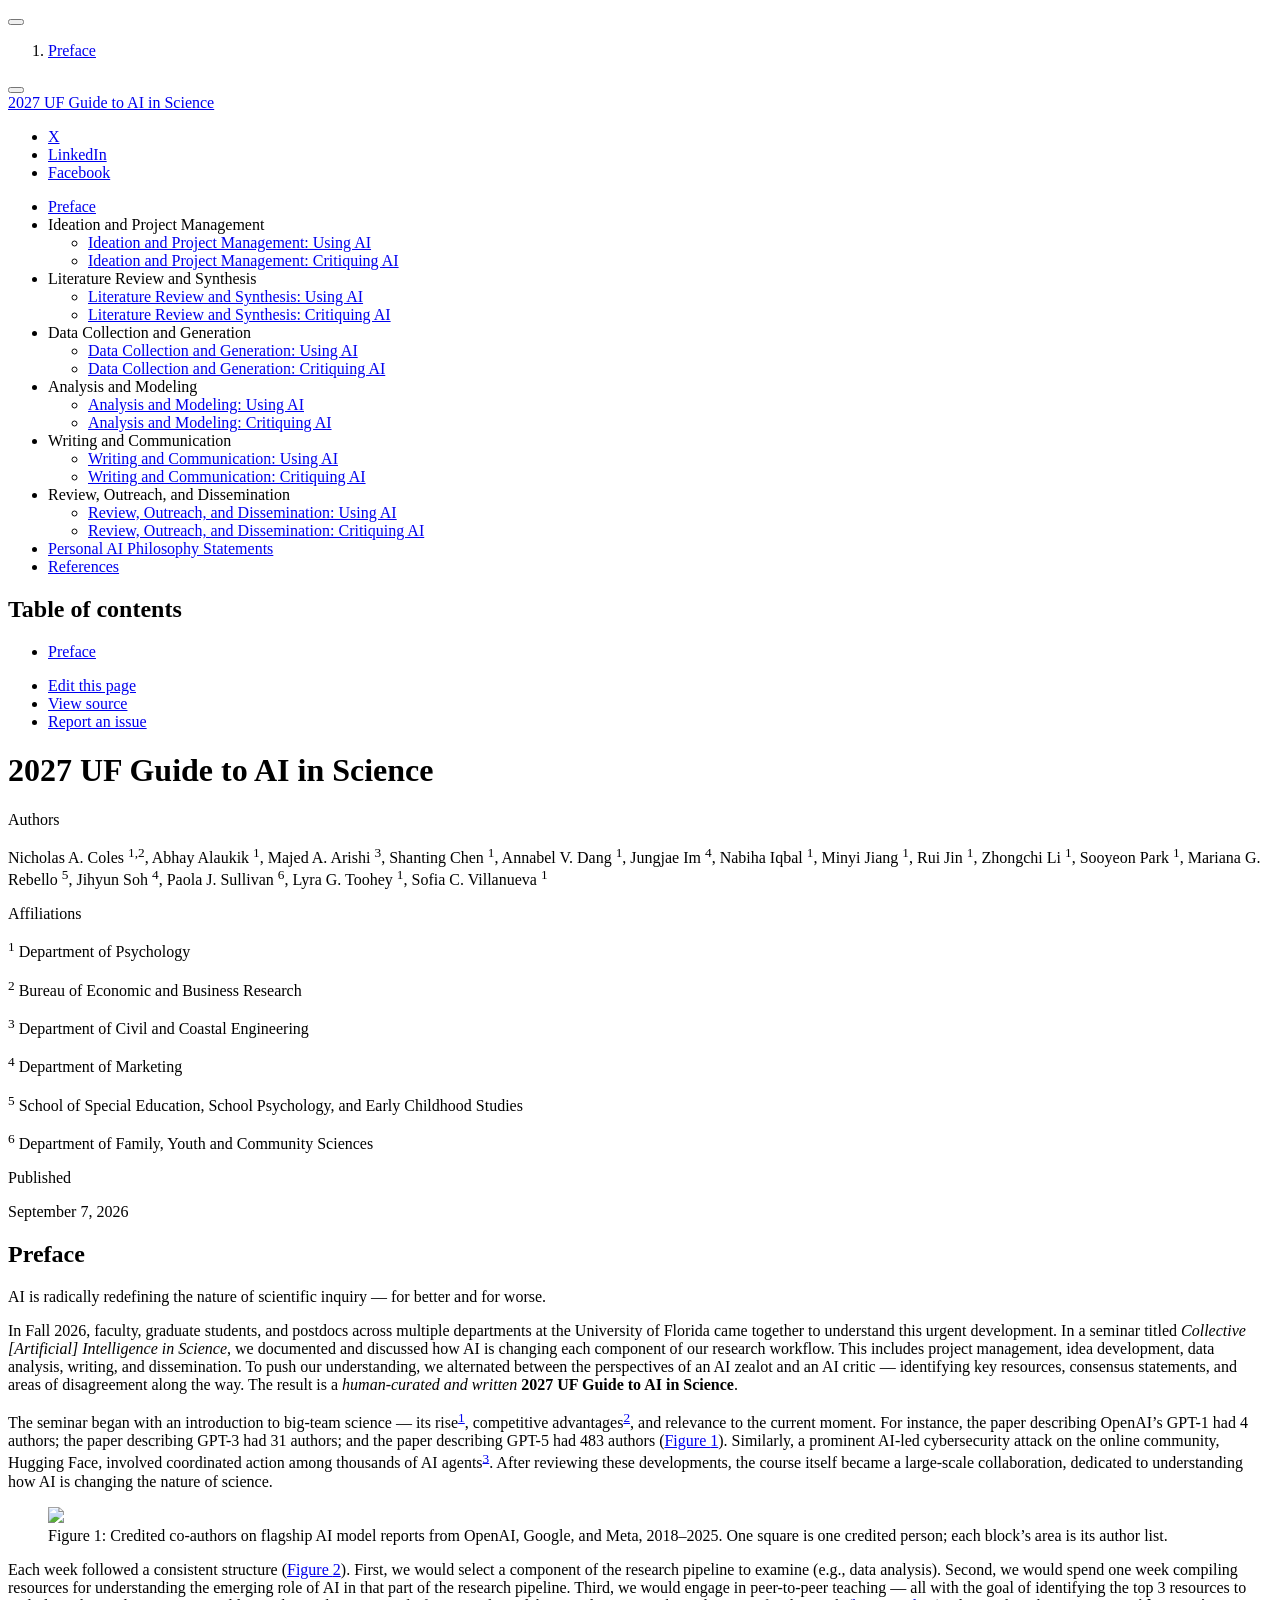
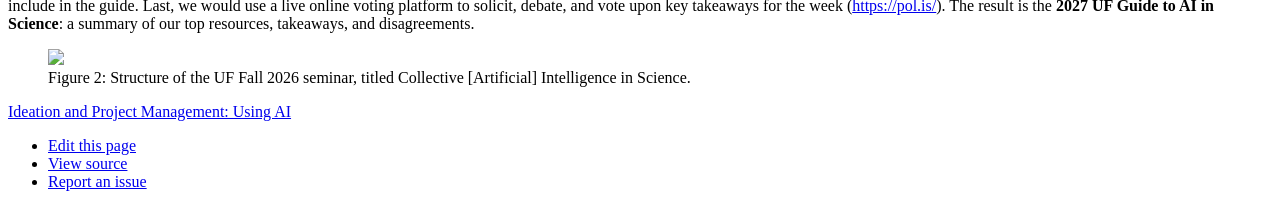
==== index.html @ 093040c3 "Built site for gh-pages" ====
<!DOCTYPE html>
<html xmlns="http://www.w3.org/1999/xhtml" lang="en" xml:lang="en"><head>

<meta charset="utf-8">
<meta name="generator" content="quarto-1.9.36">

<meta name="viewport" content="width=device-width, initial-scale=1.0, user-scalable=yes">

<meta name="author" content="Nicholas A. Coles">
<meta name="author" content="Abhay Alaukik">
<meta name="author" content="Majed A. Arishi">
<meta name="author" content="Shanting Chen">
<meta name="author" content="Annabel V. Dang">
<meta name="author" content="Jungjae Im">
<meta name="author" content="Nabiha Iqbal">
<meta name="author" content="Minyi Jiang">
<meta name="author" content="Rui Jin">
<meta name="author" content="Zhongchi Li">
<meta name="author" content="Sooyeon Park">
<meta name="author" content="Mariana G. Rebello">
<meta name="author" content="Jihyun Soh">
<meta name="author" content="Paola J. Sullivan">
<meta name="author" content="Lyra G. Toohey">
<meta name="author" content="Sofia C. Villanueva">
<meta name="dcterms.date" content="2026-09-07">

<title>2027 UF Guide to AI in Science</title>
<style>
/* Default styles provided by pandoc.
** See https://pandoc.org/MANUAL.html#variables-for-html for config info.
*/
code{white-space: pre-wrap;}
span.smallcaps{font-variant: small-caps;}
div.columns{display: flex; gap: min(4vw, 1.5em);}
div.column{flex: auto; overflow-x: auto;}
div.hanging-indent{margin-left: 1.5em; text-indent: -1.5em;}
ul.task-list{list-style: none;}
ul.task-list li input[type="checkbox"] {
  width: 0.8em;
  margin: 0 0.8em 0.2em -1em; /* quarto-specific, see https://github.com/quarto-dev/quarto-cli/issues/4556 */ 
  vertical-align: middle;
}
/* CSS for citations */
div.csl-bib-body { }
div.csl-entry {
  clear: both;
  margin-bottom: 0em;
}
.hanging-indent div.csl-entry {
  margin-left:2em;
  text-indent:-2em;
}
div.csl-left-margin {
  min-width:2em;
  float:left;
}
div.csl-right-inline {
  margin-left:2em;
  padding-left:1em;
}
div.csl-indent {
  margin-left: 2em;
}</style>


<script src="site_libs/quarto-nav/quarto-nav.js"></script>
<script src="site_libs/quarto-nav/headroom.min.js"></script>
<script src="site_libs/clipboard/clipboard.min.js"></script>
<script src="site_libs/quarto-search/autocomplete.umd.js"></script>
<script src="site_libs/quarto-search/fuse.min.js"></script>
<script src="site_libs/quarto-search/quarto-search.js"></script>
<meta name="quarto:offset" content="./">
<link href="./weeks/02-project-management-using.html" rel="next">
<script src="site_libs/quarto-html/quarto.js" type="module"></script>
<script src="site_libs/quarto-html/tabsets/tabsets.js" type="module"></script>
<script src="site_libs/quarto-html/popper.min.js"></script>
<script src="site_libs/quarto-html/tippy.umd.min.js"></script>
<script src="site_libs/quarto-html/anchor.min.js"></script>
<link href="site_libs/quarto-html/tippy.css" rel="stylesheet">
<link href="site_libs/quarto-html/quarto-syntax-highlighting-845c23b38eaddc0f92fda52bfe77a8c8.css" rel="stylesheet" id="quarto-text-highlighting-styles">
<script src="site_libs/bootstrap/bootstrap.min.js"></script>
<link href="site_libs/bootstrap/bootstrap-icons.css" rel="stylesheet">
<link href="site_libs/bootstrap/bootstrap-5b287338ae18b3fec14dd94babd9752f.min.css" rel="stylesheet" append-hash="true" id="quarto-bootstrap" data-mode="light">
<script id="quarto-search-options" type="application/json">{
  "location": "sidebar",
  "copy-button": false,
  "collapse-after": 3,
  "panel-placement": "start",
  "type": "textbox",
  "limit": 50,
  "keyboard-shortcut": [
    "f",
    "/",
    "s"
  ],
  "show-item-context": false,
  "language": {
    "search-no-results-text": "No results",
    "search-matching-documents-text": "matching documents",
    "search-copy-link-title": "Copy link to search",
    "search-hide-matches-text": "Hide additional matches",
    "search-more-match-text": "more match in this document",
    "search-more-matches-text": "more matches in this document",
    "search-clear-button-title": "Clear",
    "search-text-placeholder": "",
    "search-detached-cancel-button-title": "Cancel",
    "search-submit-button-title": "Submit",
    "search-label": "Search"
  }
}</script>


</head>

<body class="nav-sidebar floating quarto-light">

<div id="quarto-search-results"></div>
  <header id="quarto-header" class="headroom fixed-top">
  <nav class="quarto-secondary-nav">
    <div class="container-fluid d-flex">
      <button type="button" class="quarto-btn-toggle btn" data-bs-toggle="collapse" role="button" data-bs-target=".quarto-sidebar-collapse-item" aria-controls="quarto-sidebar" aria-expanded="false" aria-label="Toggle sidebar navigation" onclick="if (window.quartoToggleHeadroom) { window.quartoToggleHeadroom(); }">
        <i class="bi bi-layout-text-sidebar-reverse"></i>
      </button>
        <nav class="quarto-page-breadcrumbs" aria-label="breadcrumb"><ol class="breadcrumb"><li class="breadcrumb-item"><a href="./index.html">Preface</a></li></ol></nav>
        <a class="flex-grow-1" role="navigation" data-bs-toggle="collapse" data-bs-target=".quarto-sidebar-collapse-item" aria-controls="quarto-sidebar" aria-expanded="false" aria-label="Toggle sidebar navigation" onclick="if (window.quartoToggleHeadroom) { window.quartoToggleHeadroom(); }">      
        </a>
      <button type="button" class="btn quarto-search-button" aria-label="Search" onclick="window.quartoOpenSearch();">
        <i class="bi bi-search"></i>
      </button>
    </div>
  </nav>
</header>
<!-- content -->
<div id="quarto-content" class="quarto-container page-columns page-rows-contents page-layout-article">
<!-- sidebar -->
  <nav id="quarto-sidebar" class="sidebar collapse collapse-horizontal quarto-sidebar-collapse-item sidebar-navigation floating overflow-auto">
    <div class="pt-lg-2 mt-2 text-left sidebar-header">
    <div class="sidebar-title mb-0 py-0">
      <a href="./">2027 UF Guide to AI in Science</a> 
        <div class="sidebar-tools-main tools-wide">
    <a href="https://github.com/Social-Science-Collaboratory/AI_in_science_2027" title="Source Code" class="quarto-navigation-tool px-1" aria-label="Source Code"><i class="bi bi-github"></i></a>
    <a href="./2027-UF-Guide-to-AI-in-Science.pdf" title="Download PDF" class="quarto-navigation-tool px-1" aria-label="Download PDF"><i class="bi bi-file-pdf"></i></a>
    <div class="dropdown">
      <a href="" title="Share" id="quarto-navigation-tool-dropdown-0" class="quarto-navigation-tool dropdown-toggle px-1" data-bs-toggle="dropdown" aria-expanded="false" role="link" aria-label="Share"><i class="bi bi-share"></i></a>
      <ul class="dropdown-menu" aria-labelledby="quarto-navigation-tool-dropdown-0">
          <li>
            <a class="dropdown-item sidebar-tools-main-item" href="https://twitter.com/intent/tweet?url=|url|">
              <i class="bi bi-twitter pe-1"></i>
            Twitter
            </a>
          </li>
          <li>
            <a class="dropdown-item sidebar-tools-main-item" href="https://www.linkedin.com/sharing/share-offsite/?url=|url|">
              <i class="bi bi-linkedin pe-1"></i>
            LinkedIn
            </a>
          </li>
          <li>
            <a class="dropdown-item sidebar-tools-main-item" href="https://www.facebook.com/sharer/sharer.php?u=|url|">
              <i class="bi bi-facebook pe-1"></i>
            Facebook
            </a>
          </li>
      </ul>
    </div>
</div>
    </div>
      </div>
        <div class="mt-2 flex-shrink-0 align-items-center">
        <div class="sidebar-search">
        <div id="quarto-search" class="" title="Search"></div>
        </div>
        </div>
    <div class="sidebar-menu-container"> 
    <ul class="list-unstyled mt-1">
        <li class="sidebar-item">
  <div class="sidebar-item-container"> 
  <a href="./index.html" class="sidebar-item-text sidebar-link active">
 <span class="menu-text">Preface</span></a>
  </div>
</li>
        <li class="sidebar-item sidebar-item-section">
      <div class="sidebar-item-container"> 
            <a class="sidebar-item-text sidebar-link text-start collapsed" data-bs-toggle="collapse" data-bs-target="#quarto-sidebar-section-1" role="navigation" aria-expanded="false">
 <span class="menu-text">Ideation and Project Management</span></a>
          <a class="sidebar-item-toggle text-start collapsed" data-bs-toggle="collapse" data-bs-target="#quarto-sidebar-section-1" role="navigation" aria-expanded="false" aria-label="Toggle section">
            <i class="bi bi-chevron-right ms-2"></i>
          </a> 
      </div>
      <ul id="quarto-sidebar-section-1" class="collapse list-unstyled sidebar-section depth1 ">  
          <li class="sidebar-item">
  <div class="sidebar-item-container"> 
  <a href="./weeks/02-project-management-using.html" class="sidebar-item-text sidebar-link"><span class="chapter-title">Ideation and Project Management: Using AI</span></a>
  </div>
</li>
          <li class="sidebar-item">
  <div class="sidebar-item-container"> 
  <a href="./weeks/03-project-management-critiquing.html" class="sidebar-item-text sidebar-link"><span class="chapter-title">Ideation and Project Management: Critiquing AI</span></a>
  </div>
</li>
      </ul>
  </li>
        <li class="sidebar-item sidebar-item-section">
      <div class="sidebar-item-container"> 
            <a class="sidebar-item-text sidebar-link text-start collapsed" data-bs-toggle="collapse" data-bs-target="#quarto-sidebar-section-2" role="navigation" aria-expanded="false">
 <span class="menu-text">Literature Review and Synthesis</span></a>
          <a class="sidebar-item-toggle text-start collapsed" data-bs-toggle="collapse" data-bs-target="#quarto-sidebar-section-2" role="navigation" aria-expanded="false" aria-label="Toggle section">
            <i class="bi bi-chevron-right ms-2"></i>
          </a> 
      </div>
      <ul id="quarto-sidebar-section-2" class="collapse list-unstyled sidebar-section depth1 ">  
          <li class="sidebar-item">
  <div class="sidebar-item-container"> 
  <a href="./weeks/04-literature-review-using.html" class="sidebar-item-text sidebar-link"><span class="chapter-title">Literature Review and Synthesis: Using AI</span></a>
  </div>
</li>
          <li class="sidebar-item">
  <div class="sidebar-item-container"> 
  <a href="./weeks/05-literature-review-critiquing.html" class="sidebar-item-text sidebar-link"><span class="chapter-title">Literature Review and Synthesis: Critiquing AI</span></a>
  </div>
</li>
      </ul>
  </li>
        <li class="sidebar-item sidebar-item-section">
      <div class="sidebar-item-container"> 
            <a class="sidebar-item-text sidebar-link text-start collapsed" data-bs-toggle="collapse" data-bs-target="#quarto-sidebar-section-3" role="navigation" aria-expanded="false">
 <span class="menu-text">Data Collection and Generation</span></a>
          <a class="sidebar-item-toggle text-start collapsed" data-bs-toggle="collapse" data-bs-target="#quarto-sidebar-section-3" role="navigation" aria-expanded="false" aria-label="Toggle section">
            <i class="bi bi-chevron-right ms-2"></i>
          </a> 
      </div>
      <ul id="quarto-sidebar-section-3" class="collapse list-unstyled sidebar-section depth1 ">  
          <li class="sidebar-item">
  <div class="sidebar-item-container"> 
  <a href="./weeks/06-data-collection-using.html" class="sidebar-item-text sidebar-link"><span class="chapter-title">Data Collection and Generation: Using AI</span></a>
  </div>
</li>
          <li class="sidebar-item">
  <div class="sidebar-item-container"> 
  <a href="./weeks/07-data-collection-critiquing.html" class="sidebar-item-text sidebar-link"><span class="chapter-title">Data Collection and Generation: Critiquing AI</span></a>
  </div>
</li>
      </ul>
  </li>
        <li class="sidebar-item sidebar-item-section">
      <div class="sidebar-item-container"> 
            <a class="sidebar-item-text sidebar-link text-start collapsed" data-bs-toggle="collapse" data-bs-target="#quarto-sidebar-section-4" role="navigation" aria-expanded="false">
 <span class="menu-text">Analysis and Modeling</span></a>
          <a class="sidebar-item-toggle text-start collapsed" data-bs-toggle="collapse" data-bs-target="#quarto-sidebar-section-4" role="navigation" aria-expanded="false" aria-label="Toggle section">
            <i class="bi bi-chevron-right ms-2"></i>
          </a> 
      </div>
      <ul id="quarto-sidebar-section-4" class="collapse list-unstyled sidebar-section depth1 ">  
          <li class="sidebar-item">
  <div class="sidebar-item-container"> 
  <a href="./weeks/08-analysis-using.html" class="sidebar-item-text sidebar-link"><span class="chapter-title">Analysis and Modeling: Using AI</span></a>
  </div>
</li>
          <li class="sidebar-item">
  <div class="sidebar-item-container"> 
  <a href="./weeks/09-analysis-critiquing.html" class="sidebar-item-text sidebar-link"><span class="chapter-title">Analysis and Modeling: Critiquing AI</span></a>
  </div>
</li>
      </ul>
  </li>
        <li class="sidebar-item sidebar-item-section">
      <div class="sidebar-item-container"> 
            <a class="sidebar-item-text sidebar-link text-start collapsed" data-bs-toggle="collapse" data-bs-target="#quarto-sidebar-section-5" role="navigation" aria-expanded="false">
 <span class="menu-text">Writing and Communication</span></a>
          <a class="sidebar-item-toggle text-start collapsed" data-bs-toggle="collapse" data-bs-target="#quarto-sidebar-section-5" role="navigation" aria-expanded="false" aria-label="Toggle section">
            <i class="bi bi-chevron-right ms-2"></i>
          </a> 
      </div>
      <ul id="quarto-sidebar-section-5" class="collapse list-unstyled sidebar-section depth1 ">  
          <li class="sidebar-item">
  <div class="sidebar-item-container"> 
  <a href="./weeks/10-writing-using.html" class="sidebar-item-text sidebar-link"><span class="chapter-title">Writing and Communication: Using AI</span></a>
  </div>
</li>
          <li class="sidebar-item">
  <div class="sidebar-item-container"> 
  <a href="./weeks/11-writing-critiquing.html" class="sidebar-item-text sidebar-link"><span class="chapter-title">Writing and Communication: Critiquing AI</span></a>
  </div>
</li>
      </ul>
  </li>
        <li class="sidebar-item sidebar-item-section">
      <div class="sidebar-item-container"> 
            <a class="sidebar-item-text sidebar-link text-start collapsed" data-bs-toggle="collapse" data-bs-target="#quarto-sidebar-section-6" role="navigation" aria-expanded="false">
 <span class="menu-text">Review, Outreach, and Dissemination</span></a>
          <a class="sidebar-item-toggle text-start collapsed" data-bs-toggle="collapse" data-bs-target="#quarto-sidebar-section-6" role="navigation" aria-expanded="false" aria-label="Toggle section">
            <i class="bi bi-chevron-right ms-2"></i>
          </a> 
      </div>
      <ul id="quarto-sidebar-section-6" class="collapse list-unstyled sidebar-section depth1 ">  
          <li class="sidebar-item">
  <div class="sidebar-item-container"> 
  <a href="./weeks/12-dissemination-using.html" class="sidebar-item-text sidebar-link"><span class="chapter-title">Review, Outreach, and Dissemination: Using AI</span></a>
  </div>
</li>
          <li class="sidebar-item">
  <div class="sidebar-item-container"> 
  <a href="./weeks/13-dissemination-critiquing.html" class="sidebar-item-text sidebar-link"><span class="chapter-title">Review, Outreach, and Dissemination: Critiquing AI</span></a>
  </div>
</li>
      </ul>
  </li>
        <li class="sidebar-item">
  <div class="sidebar-item-container"> 
  <a href="./weeks/14-personal-ai-philosophy.html" class="sidebar-item-text sidebar-link"><span class="chapter-title">Personal AI Philosophy Statements</span></a>
  </div>
</li>
        <li class="sidebar-item">
  <div class="sidebar-item-container"> 
  <a href="./references.html" class="sidebar-item-text sidebar-link">
 <span class="menu-text">References</span></a>
  </div>
</li>
    </ul>
    </div>
</nav>
<div id="quarto-sidebar-glass" class="quarto-sidebar-collapse-item" data-bs-toggle="collapse" data-bs-target=".quarto-sidebar-collapse-item"></div>
<!-- margin-sidebar -->
    <div id="quarto-margin-sidebar" class="sidebar margin-sidebar">
        <nav id="TOC" role="doc-toc" class="toc-active">
    <h2 id="toc-title">Table of contents</h2>
   
  <ul>
  <li><a href="#preface" id="toc-preface" class="nav-link active" data-scroll-target="#preface">Preface</a></li>
  </ul>
<div class="toc-actions"><ul><li><a href="https://github.com/Social-Science-Collaboratory/AI_in_science_2027/edit/main/index.qmd" class="toc-action"><i class="bi bi-github"></i>Edit this page</a></li><li><a href="https://github.com/Social-Science-Collaboratory/AI_in_science_2027/blob/main/index.qmd" class="toc-action"><i class="bi empty"></i>View source</a></li><li><a href="https://github.com/Social-Science-Collaboratory/AI_in_science_2027/issues/new" class="toc-action"><i class="bi empty"></i>Report an issue</a></li></ul></div></nav>
    </div>
<!-- main -->
<main class="content" id="quarto-document-content">

<header id="title-block-header" class="quarto-title-block default">
<div class="quarto-title">
<h1 class="title">2027 UF Guide to AI in Science</h1>
</div>


<div class="quarto-title-meta-authors">
  <div class="quarto-title-meta-heading">Authors</div>
  <div class="quarto-title-meta-contents">
    <p class="byline">
    Nicholas A. Coles <a href="mailto:ncoles@ufl.edu" class="quarto-title-author-email"><i class="bi bi-envelope"></i></a> <sup>1,2</sup>, Abhay Alaukik <sup>1</sup>, Majed A. Arishi <sup>3</sup>, Shanting Chen <sup>1</sup>, Annabel V. Dang <sup>1</sup>, Jungjae Im <sup>4</sup>, Nabiha Iqbal <sup>1</sup>, Minyi Jiang <sup>1</sup>, Rui Jin <sup>1</sup>, Zhongchi Li <sup>1</sup>, Sooyeon Park <sup>1</sup>, Mariana G. Rebello <sup>5</sup>, Jihyun Soh <sup>4</sup>, Paola J. Sullivan <sup>6</sup>, Lyra G. Toohey <sup>1</sup>, Sofia C. Villanueva <sup>1</sup>
    </p>
  </div>
</div>
<div class="quarto-title-meta-affiliations">
  <div class="quarto-title-meta-heading">Affiliations</div>
  <div class="quarto-title-meta-contents">
        <p class="affiliation"><sup>1</sup> Department of Psychology</p>
        <p class="affiliation"><sup>2</sup> Bureau of Economic and Business Research</p>
        <p class="affiliation"><sup>3</sup> Department of Civil and Coastal Engineering</p>
        <p class="affiliation"><sup>4</sup> Department of Marketing</p>
        <p class="affiliation"><sup>5</sup> School of Special Education, School Psychology, and Early Childhood Studies</p>
        <p class="affiliation"><sup>6</sup> Department of Family, Youth and Community Sciences</p>
      </div>
</div>

<div class="quarto-title-meta">

    
    <div>
    <div class="quarto-title-meta-heading">Published</div>
    <div class="quarto-title-meta-contents">
      <p class="date">September 7, 2026</p>
    </div>
  </div>
  
  
  </div>



</header>


<section id="preface" class="level1 unnumbered">
<h1 class="unnumbered">Preface</h1>
<p>AI is radically redefining the nature of scientific inquiry — for better and for worse.</p>
<p>In Fall 2026, faculty, graduate students, and postdocs across multiple departments at the University of Florida came together to understand this urgent development. In a seminar titled <em>Collective [Artificial] Intelligence in Science</em>, we documented and discussed how AI is changing each component of our research workflow. This includes project management, idea development, data analysis, writing, and dissemination. To push our understanding, we alternated between the perspectives of an AI zealot and an AI critic — identifying key resources, consensus statements, and areas of disagreement along the way. The result is a <em>human-curated and written</em> <strong>2027 UF Guide to AI in Science</strong>.</p>
<p>The seminar began with an introduction to big-team science — its rise<span class="citation" data-cites="Coles2022"><sup><a href="references.html#ref-Coles2022" role="doc-biblioref">1</a></sup></span>, competitive advantages<span class="citation" data-cites="Coles2026"><sup><a href="references.html#ref-Coles2026" role="doc-biblioref">2</a></sup></span>, and relevance to the current moment. For instance, the paper describing OpenAI’s GPT-1 had 4 authors; the paper describing GPT-3 had 31 authors; and the paper describing GPT-5 had 483 authors (<a href="#fig-scale-ladder" class="quarto-xref">Figure&nbsp;<span>1</span></a>). Similarly, a prominent AI-led cybersecurity attack on the online community, Hugging Face, involved coordinated action among thousands of AI agents<span class="citation" data-cites="openai2026huggingface"><sup><a href="references.html#ref-openai2026huggingface" role="doc-biblioref">3</a></sup></span>. After reviewing these developments, the course itself became a large-scale collaboration, dedicated to understanding how AI is changing the nature of science.</p>
<div class="cell" data-layout-align="left">
<div class="cell-output-display">
<div id="fig-scale-ladder" class="quarto-float quarto-figure quarto-figure-left anchored" data-fig-align="left">
<figure class="quarto-float quarto-float-fig figure">
<div aria-describedby="fig-scale-ladder-caption-0ceaefa1-69ba-4598-a22c-09a6ac19f8ca">
<img src="index_files/figure-html/fig-scale-ladder-1.png" class="img-fluid quarto-figure quarto-figure-left figure-img" width="2250">
</div>
<figcaption class="quarto-float-caption-bottom quarto-float-caption quarto-float-fig" id="fig-scale-ladder-caption-0ceaefa1-69ba-4598-a22c-09a6ac19f8ca">
Figure&nbsp;1: Credited co-authors on flagship AI model reports from OpenAI, Google, and Meta, 2018–2025. One square is one credited person; each block’s area is its author list.
</figcaption>
</figure>
</div>
</div>
</div>
<p>Each week followed a consistent structure (<a href="#fig-seminar-structure" class="quarto-xref">Figure&nbsp;<span>2</span></a>). First, we would select a component of the research pipeline to examine (e.g., data analysis). Second, we would spend one week compiling resources for understanding the emerging role of AI in that part of the research pipeline. Third, we would engage in peer-to-peer teaching — all with the goal of identifying the top 3 resources to include in the guide. Last, we would use a live online voting platform to solicit, debate, and vote upon key takeaways for the week (<a href="https://pol.is/signin">https://pol.is/</a>). The result is the <strong>2027 UF Guide to AI in Science</strong>: a summary of our top resources, takeaways, and disagreements.</p>
<div id="fig-seminar-structure" class="quarto-float quarto-figure quarto-figure-left anchored" data-fig-align="left">
<figure class="quarto-float quarto-float-fig figure">
<div aria-describedby="fig-seminar-structure-caption-0ceaefa1-69ba-4598-a22c-09a6ac19f8ca">
<img src="ClassStructure.png" class="img-fluid quarto-figure quarto-figure-left figure-img" style="width:85.0%">
</div>
<figcaption class="quarto-float-caption-bottom quarto-float-caption quarto-float-fig" id="fig-seminar-structure-caption-0ceaefa1-69ba-4598-a22c-09a6ac19f8ca">
Figure&nbsp;2: Structure of the UF Fall 2026 seminar, titled Collective [Artificial] Intelligence in Science.
</figcaption>
</figure>
</div>


<div id="refs" class="references csl-bib-body" data-entry-spacing="0" data-line-spacing="2" role="list" style="display: none">
<div id="ref-Coles2022" class="csl-entry" role="listitem">
<div class="csl-left-margin">1. </div><div class="csl-right-inline">Coles, N. A., Hamlin, J. K., Sullivan, L. L., Parker, T. H. &amp; Altschul, D. <a href="https://doi.org/10.1038/d41586-022-00150-2">Build up big-team science</a>. <em>Nature</em> <strong>601</strong>, 505–507 (2022).</div>
</div>
<div id="ref-Coles2026" class="csl-entry" role="listitem">
<div class="csl-left-margin">2. </div><div class="csl-right-inline">Coles, N. A., Goes Braga Takayanagi, J. F., Grant, G. L. &amp; Basnight-Brown, D. M. <a href="https://doi.org/10.1177/09567976261433459">The rise, impact, and imbalances of big-team psychology</a>. <em>Psychological Science</em> <strong>37</strong>, 287–297 (2026).</div>
</div>
<div id="ref-openai2026huggingface" class="csl-entry" role="listitem">
<div class="csl-left-margin">3. </div><div class="csl-right-inline">OpenAI. The hugging face incident and the road ahead. <a href="https://openai.com/index/hugging-face-incident-and-the-road-ahead/">https://openai.com/index/hugging-face-incident-and-the-road-ahead/</a> (2026).</div>
</div>
</div>
</section>

</main> <!-- /main -->
<script>
// Fades the sidebar navigation back when the reader is not using it.
// Paired with the `.sidebar-idle` rules in custom.scss.
(function () {
  var DESKTOP = "(min-width: 992px)";
  var IDLE_DELAY = 2000;    // ms of no sidebar interest before receding
  var EDGE_SLACK = 60;      // px past the sidebar's right edge that still counts

  var sidebar = document.getElementById("quarto-sidebar");
  if (!sidebar) return;

  var timer = null;

  function desktop() {
    return window.matchMedia(DESKTOP).matches;
  }

  function wake() {
    document.body.classList.remove("sidebar-idle");
    if (timer) clearTimeout(timer);
    if (!desktop()) return;
    timer = setTimeout(function () {
      document.body.classList.add("sidebar-idle");
    }, IDLE_DELAY);
  }

  function sleepNow() {
    if (timer) clearTimeout(timer);
    if (desktop()) document.body.classList.add("sidebar-idle");
  }

  // Pointer near the left edge keeps the sidebar up; anywhere else lets it go.
  document.addEventListener("mousemove", function (e) {
    if (!desktop()) return;
    if (e.clientX <= sidebar.getBoundingClientRect().right + EDGE_SLACK) {
      wake();
    } else if (!document.body.classList.contains("sidebar-idle")) {
      sleepNow();
    }
  }, { passive: true });

  // Reading the page means you are not reading the nav.
  window.addEventListener("scroll", sleepNow, { passive: true });

  // Keyboard users tabbing into the nav should always see it.
  sidebar.addEventListener("focusin", wake);

  // Drop back to the normal always-visible sidebar on narrow screens.
  window.matchMedia(DESKTOP).addEventListener("change", function (m) {
    if (!m.matches) {
      if (timer) clearTimeout(timer);
      document.body.classList.remove("sidebar-idle");
    } else {
      wake();
    }
  });

  wake();
})();
</script>
<script>
// Quarto 1.9 still emits the pre-rebrand Twitter share item. Rewrite it to X.
(function () {
  var items = document.querySelectorAll(
    'a[href^="https://twitter.com/intent/tweet"]'
  );
  items.forEach(function (a) {
    // Keep Quarto's |url| placeholder intact — it substitutes the real URL later.
    a.setAttribute(
      "href",
      a.getAttribute("href").replace(
        "https://twitter.com/intent/tweet",
        "https://x.com/intent/post"
      )
    );

    var icon = a.querySelector("i.bi-twitter");
    if (icon) {
      icon.classList.remove("bi-twitter");
      icon.classList.add("bi-twitter-x");
    }

    a.childNodes.forEach(function (node) {
      if (node.nodeType === Node.TEXT_NODE && node.nodeValue.indexOf("Twitter") !== -1) {
        node.nodeValue = node.nodeValue.replace("Twitter", "X");
      }
    });
  });
})();
</script>
<script id="quarto-html-after-body" type="application/javascript">
  window.document.addEventListener("DOMContentLoaded", function (event) {
    const icon = "";
    const anchorJS = new window.AnchorJS();
    anchorJS.options = {
      placement: 'right',
      icon: icon
    };
    anchorJS.add('.anchored');
    const isCodeAnnotation = (el) => {
      for (const clz of el.classList) {
        if (clz.startsWith('code-annotation-')) {                     
          return true;
        }
      }
      return false;
    }
    const onCopySuccess = function(e) {
      // button target
      const button = e.trigger;
      // don't keep focus
      button.blur();
      // flash "checked"
      button.classList.add('code-copy-button-checked');
      var currentTitle = button.getAttribute("title");
      button.setAttribute("title", "Copied!");
      let tooltip;
      if (window.bootstrap) {
        button.setAttribute("data-bs-toggle", "tooltip");
        button.setAttribute("data-bs-placement", "left");
        button.setAttribute("data-bs-title", "Copied!");
        tooltip = new bootstrap.Tooltip(button, 
          { trigger: "manual", 
            customClass: "code-copy-button-tooltip",
            offset: [0, -8]});
        tooltip.show();    
      }
      setTimeout(function() {
        if (tooltip) {
          tooltip.hide();
          button.removeAttribute("data-bs-title");
          button.removeAttribute("data-bs-toggle");
          button.removeAttribute("data-bs-placement");
        }
        button.setAttribute("title", currentTitle);
        button.classList.remove('code-copy-button-checked');
      }, 1000);
      // clear code selection
      e.clearSelection();
    }
    const getTextToCopy = function(trigger) {
      const outerScaffold = trigger.parentElement.cloneNode(true);
      const codeEl = outerScaffold.querySelector('code');
      for (const childEl of codeEl.children) {
        if (isCodeAnnotation(childEl)) {
          childEl.remove();
        }
      }
      return codeEl.innerText;
    }
    const clipboard = new window.ClipboardJS('.code-copy-button:not([data-in-quarto-modal])', {
      text: getTextToCopy
    });
    clipboard.on('success', onCopySuccess);
    if (window.document.getElementById('quarto-embedded-source-code-modal')) {
      const clipboardModal = new window.ClipboardJS('.code-copy-button[data-in-quarto-modal]', {
        text: getTextToCopy,
        container: window.document.getElementById('quarto-embedded-source-code-modal')
      });
      clipboardModal.on('success', onCopySuccess);
    }
      var localhostRegex = new RegExp(/^(?:http|https):\/\/localhost\:?[0-9]*\//);
      var mailtoRegex = new RegExp(/^mailto:/);
        var filterRegex = new RegExp('/' + window.location.host + '/');
      var isInternal = (href) => {
          return filterRegex.test(href) || localhostRegex.test(href) || mailtoRegex.test(href);
      }
      // Inspect non-navigation links and adorn them if external
     var links = window.document.querySelectorAll('a[href]:not(.nav-link):not(.navbar-brand):not(.toc-action):not(.sidebar-link):not(.sidebar-item-toggle):not(.pagination-link):not(.no-external):not([aria-hidden]):not(.dropdown-item):not(.quarto-navigation-tool):not(.about-link)');
      for (var i=0; i<links.length; i++) {
        const link = links[i];
        if (!isInternal(link.href)) {
          // undo the damage that might have been done by quarto-nav.js in the case of
          // links that we want to consider external
          if (link.dataset.originalHref !== undefined) {
            link.href = link.dataset.originalHref;
          }
        }
      }
    function tippyHover(el, contentFn, onTriggerFn, onUntriggerFn) {
      const config = {
        allowHTML: true,
        maxWidth: 500,
        delay: 100,
        arrow: false,
        appendTo: function(el) {
            return el.parentElement;
        },
        interactive: true,
        interactiveBorder: 10,
        theme: 'quarto',
        placement: 'bottom-start',
      };
      if (contentFn) {
        config.content = contentFn;
      }
      if (onTriggerFn) {
        config.onTrigger = onTriggerFn;
      }
      if (onUntriggerFn) {
        config.onUntrigger = onUntriggerFn;
      }
      window.tippy(el, config); 
    }
    const noterefs = window.document.querySelectorAll('a[role="doc-noteref"]');
    for (var i=0; i<noterefs.length; i++) {
      const ref = noterefs[i];
      tippyHover(ref, function() {
        // use id or data attribute instead here
        let href = ref.getAttribute('data-footnote-href') || ref.getAttribute('href');
        try { href = new URL(href).hash; } catch {}
        const id = href.replace(/^#\/?/, "");
        const note = window.document.getElementById(id);
        if (note) {
          return note.innerHTML;
        } else {
          return "";
        }
      });
    }
    const xrefs = window.document.querySelectorAll('a.quarto-xref');
    const processXRef = (id, note) => {
      // Strip column container classes
      const stripColumnClz = (el) => {
        el.classList.remove("page-full", "page-columns");
        if (el.children) {
          for (const child of el.children) {
            stripColumnClz(child);
          }
        }
      }
      stripColumnClz(note)
      if (id === null || id.startsWith('sec-')) {
        // Special case sections, only their first couple elements
        const container = document.createElement("div");
        if (note.children && note.children.length > 2) {
          container.appendChild(note.children[0].cloneNode(true));
          for (let i = 1; i < note.children.length; i++) {
            const child = note.children[i];
            if (child.tagName === "P" && child.innerText === "") {
              continue;
            } else {
              container.appendChild(child.cloneNode(true));
              break;
            }
          }
          if (window.Quarto?.typesetMath) {
            window.Quarto.typesetMath(container);
          }
          return container.innerHTML
        } else {
          if (window.Quarto?.typesetMath) {
            window.Quarto.typesetMath(note);
          }
          return note.innerHTML;
        }
      } else {
        // Remove any anchor links if they are present
        const anchorLink = note.querySelector('a.anchorjs-link');
        if (anchorLink) {
          anchorLink.remove();
        }
        if (window.Quarto?.typesetMath) {
          window.Quarto.typesetMath(note);
        }
        if (note.classList.contains("callout")) {
          return note.outerHTML;
        } else {
          return note.innerHTML;
        }
      }
    }
    for (var i=0; i<xrefs.length; i++) {
      const xref = xrefs[i];
      tippyHover(xref, undefined, function(instance) {
        instance.disable();
        let url = xref.getAttribute('href');
        let hash = undefined; 
        if (url.startsWith('#')) {
          hash = url;
        } else {
          try { hash = new URL(url).hash; } catch {}
        }
        if (hash) {
          const id = hash.replace(/^#\/?/, "");
          const note = window.document.getElementById(id);
          if (note !== null) {
            try {
              const html = processXRef(id, note.cloneNode(true));
              instance.setContent(html);
            } finally {
              instance.enable();
              instance.show();
            }
          } else {
            // See if we can fetch this
            fetch(url.split('#')[0])
            .then(res => res.text())
            .then(html => {
              const parser = new DOMParser();
              const htmlDoc = parser.parseFromString(html, "text/html");
              const note = htmlDoc.getElementById(id);
              if (note !== null) {
                const html = processXRef(id, note);
                instance.setContent(html);
              } 
            }).finally(() => {
              instance.enable();
              instance.show();
            });
          }
        } else {
          // See if we can fetch a full url (with no hash to target)
          // This is a special case and we should probably do some content thinning / targeting
          fetch(url)
          .then(res => res.text())
          .then(html => {
            const parser = new DOMParser();
            const htmlDoc = parser.parseFromString(html, "text/html");
            const note = htmlDoc.querySelector('main.content');
            if (note !== null) {
              // This should only happen for chapter cross references
              // (since there is no id in the URL)
              // remove the first header
              if (note.children.length > 0 && note.children[0].tagName === "HEADER") {
                note.children[0].remove();
              }
              const html = processXRef(null, note);
              instance.setContent(html);
            } 
          }).finally(() => {
            instance.enable();
            instance.show();
          });
        }
      }, function(instance) {
      });
    }
        let selectedAnnoteEl;
        const selectorForAnnotation = ( cell, annotation) => {
          let cellAttr = 'data-code-cell="' + cell + '"';
          let lineAttr = 'data-code-annotation="' +  annotation + '"';
          const selector = 'span[' + cellAttr + '][' + lineAttr + ']';
          return selector;
        }
        const selectCodeLines = (annoteEl) => {
          const doc = window.document;
          const targetCell = annoteEl.getAttribute("data-target-cell");
          const targetAnnotation = annoteEl.getAttribute("data-target-annotation");
          const annoteSpan = window.document.querySelector(selectorForAnnotation(targetCell, targetAnnotation));
          const lines = annoteSpan.getAttribute("data-code-lines").split(",");
          const lineIds = lines.map((line) => {
            return targetCell + "-" + line;
          })
          let top = null;
          let height = null;
          let parent = null;
          if (lineIds.length > 0) {
              //compute the position of the single el (top and bottom and make a div)
              const el = window.document.getElementById(lineIds[0]);
              top = el.offsetTop;
              height = el.offsetHeight;
              parent = el.parentElement.parentElement;
            if (lineIds.length > 1) {
              const lastEl = window.document.getElementById(lineIds[lineIds.length - 1]);
              const bottom = lastEl.offsetTop + lastEl.offsetHeight;
              height = bottom - top;
            }
            if (top !== null && height !== null && parent !== null) {
              // cook up a div (if necessary) and position it 
              let div = window.document.getElementById("code-annotation-line-highlight");
              if (div === null) {
                div = window.document.createElement("div");
                div.setAttribute("id", "code-annotation-line-highlight");
                div.style.position = 'absolute';
                parent.appendChild(div);
              }
              div.style.top = top - 2 + "px";
              div.style.height = height + 4 + "px";
              div.style.left = 0;
              let gutterDiv = window.document.getElementById("code-annotation-line-highlight-gutter");
              if (gutterDiv === null) {
                gutterDiv = window.document.createElement("div");
                gutterDiv.setAttribute("id", "code-annotation-line-highlight-gutter");
                gutterDiv.style.position = 'absolute';
                const codeCell = window.document.getElementById(targetCell);
                const gutter = codeCell.querySelector('.code-annotation-gutter');
                gutter.appendChild(gutterDiv);
              }
              gutterDiv.style.top = top - 2 + "px";
              gutterDiv.style.height = height + 4 + "px";
            }
            selectedAnnoteEl = annoteEl;
          }
        };
        const unselectCodeLines = () => {
          const elementsIds = ["code-annotation-line-highlight", "code-annotation-line-highlight-gutter"];
          elementsIds.forEach((elId) => {
            const div = window.document.getElementById(elId);
            if (div) {
              div.remove();
            }
          });
          selectedAnnoteEl = undefined;
        };
          // Handle positioning of the toggle
      window.addEventListener(
        "resize",
        throttle(() => {
          elRect = undefined;
          if (selectedAnnoteEl) {
            selectCodeLines(selectedAnnoteEl);
          }
        }, 10)
      );
      function throttle(fn, ms) {
      let throttle = false;
      let timer;
        return (...args) => {
          if(!throttle) { // first call gets through
              fn.apply(this, args);
              throttle = true;
          } else { // all the others get throttled
              if(timer) clearTimeout(timer); // cancel #2
              timer = setTimeout(() => {
                fn.apply(this, args);
                timer = throttle = false;
              }, ms);
          }
        };
      }
        // Attach click handler to the DT
        const annoteDls = window.document.querySelectorAll('dt[data-target-cell]');
        for (const annoteDlNode of annoteDls) {
          annoteDlNode.addEventListener('click', (event) => {
            const clickedEl = event.target;
            if (clickedEl !== selectedAnnoteEl) {
              unselectCodeLines();
              const activeEl = window.document.querySelector('dt[data-target-cell].code-annotation-active');
              if (activeEl) {
                activeEl.classList.remove('code-annotation-active');
              }
              selectCodeLines(clickedEl);
              clickedEl.classList.add('code-annotation-active');
            } else {
              // Unselect the line
              unselectCodeLines();
              clickedEl.classList.remove('code-annotation-active');
            }
          });
        }
    const findCites = (el) => {
      const parentEl = el.parentElement;
      if (parentEl) {
        const cites = parentEl.dataset.cites;
        if (cites) {
          return {
            el,
            cites: cites.split(' ')
          };
        } else {
          return findCites(el.parentElement)
        }
      } else {
        return undefined;
      }
    };
    var bibliorefs = window.document.querySelectorAll('a[role="doc-biblioref"]');
    for (var i=0; i<bibliorefs.length; i++) {
      const ref = bibliorefs[i];
      const citeInfo = findCites(ref);
      if (citeInfo) {
        tippyHover(citeInfo.el, function() {
          var popup = window.document.createElement('div');
          citeInfo.cites.forEach(function(cite) {
            var citeDiv = window.document.createElement('div');
            citeDiv.classList.add('hanging-indent');
            citeDiv.classList.add('csl-entry');
            var biblioDiv = window.document.getElementById('ref-' + cite);
            if (biblioDiv) {
              citeDiv.innerHTML = biblioDiv.innerHTML;
            }
            popup.appendChild(citeDiv);
          });
          return popup.innerHTML;
        });
      }
    }
  });
  </script>
<nav class="page-navigation">
  <div class="nav-page nav-page-previous">
  </div>
  <div class="nav-page nav-page-next">
      <a href="./weeks/02-project-management-using.html" class="pagination-link" aria-label="Ideation and Project Management: Using AI">
        <span class="nav-page-text"><span class="chapter-title">Ideation and Project Management: Using AI</span></span> <i class="bi bi-arrow-right-short"></i>
      </a>
  </div>
</nav>
</div> <!-- /content -->




<footer class="footer"><div class="nav-footer"><div class="nav-footer-center"><div class="toc-actions d-sm-block d-md-none"><ul><li><a href="https://github.com/Social-Science-Collaboratory/AI_in_science_2027/edit/main/index.qmd" class="toc-action"><i class="bi bi-github"></i>Edit this page</a></li><li><a href="https://github.com/Social-Science-Collaboratory/AI_in_science_2027/blob/main/index.qmd" class="toc-action"><i class="bi empty"></i>View source</a></li><li><a href="https://github.com/Social-Science-Collaboratory/AI_in_science_2027/issues/new" class="toc-action"><i class="bi empty"></i>Report an issue</a></li></ul></div></div></div></footer></body></html>
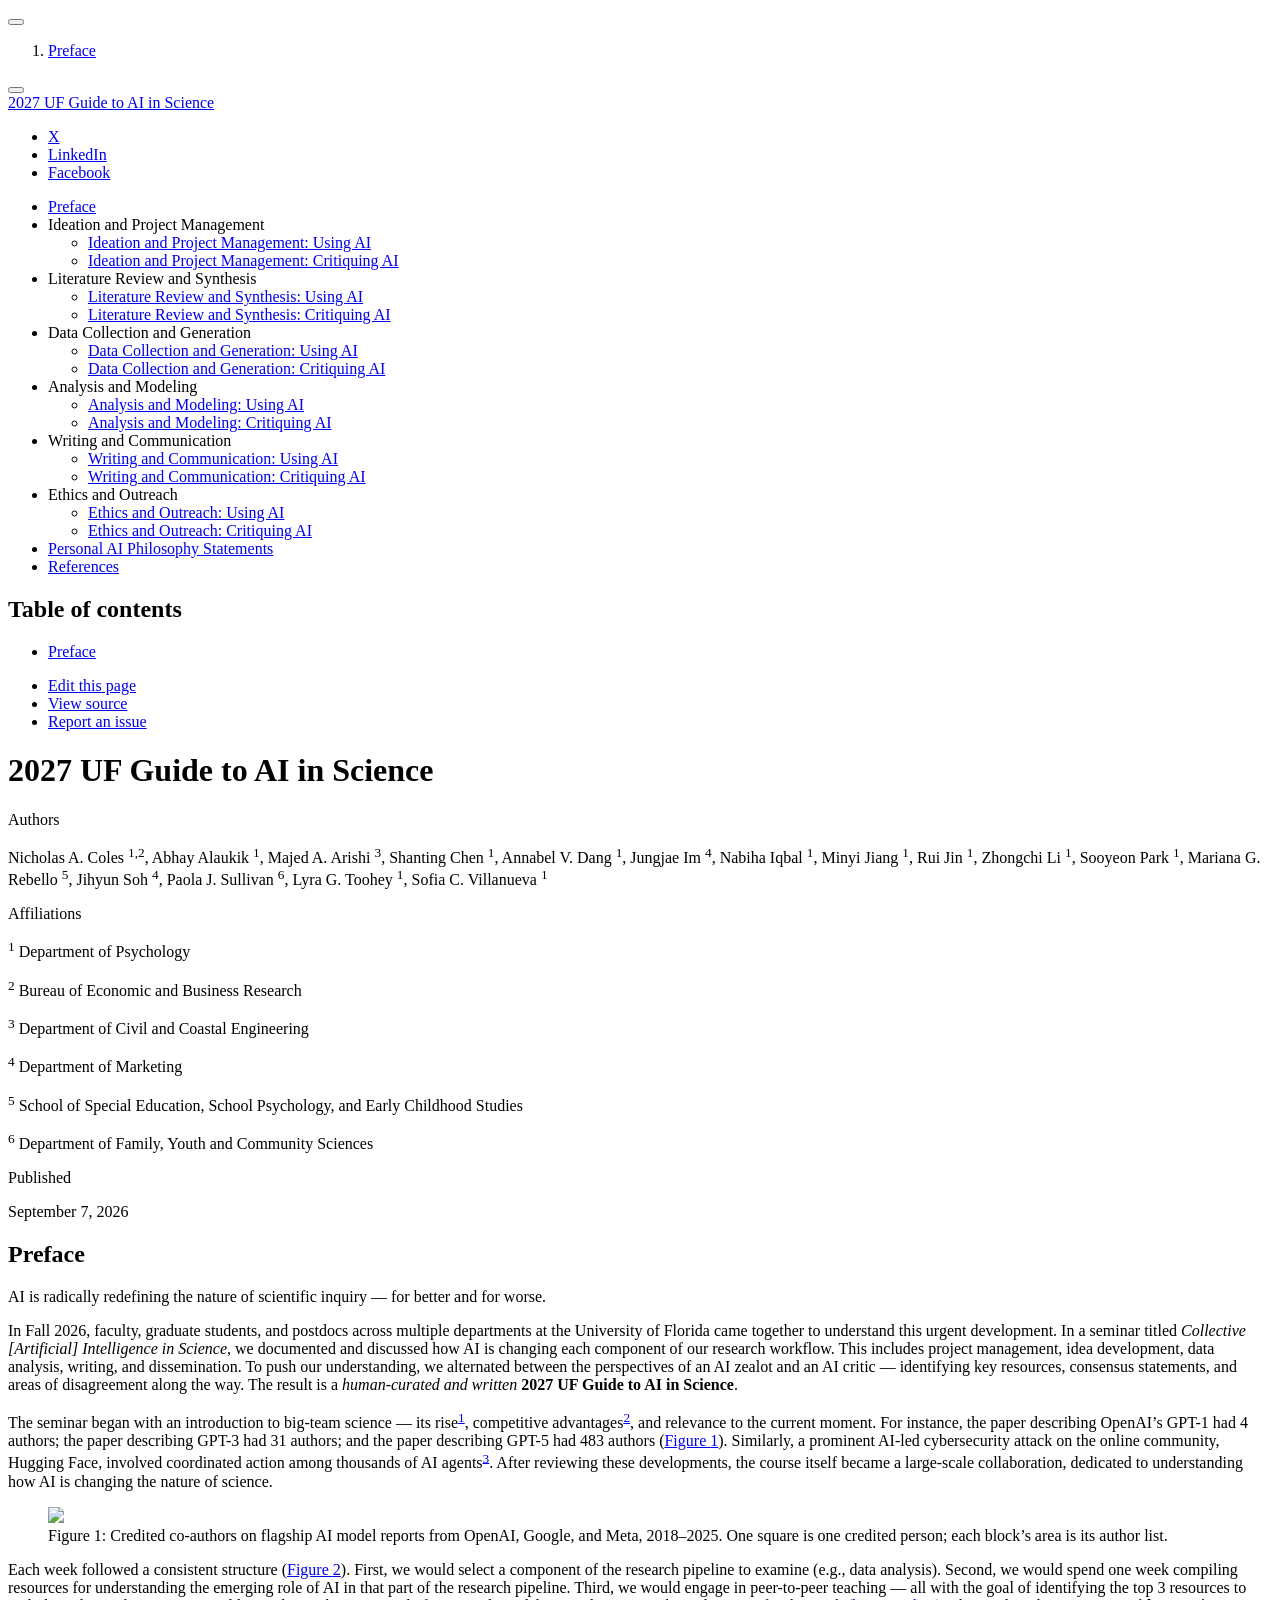
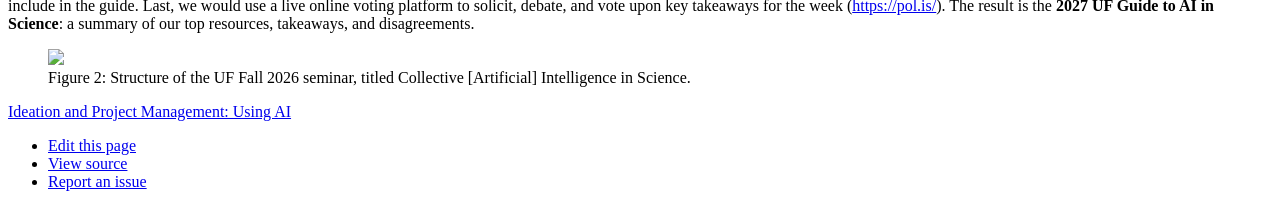
==== commit b9a3f1bf: "Built site for gh-pages" ====
--- a/index.html
+++ b/index.html
@@ -287,7 +287,7 @@
         <li class="sidebar-item sidebar-item-section">
       <div class="sidebar-item-container"> 
             <a class="sidebar-item-text sidebar-link text-start collapsed" data-bs-toggle="collapse" data-bs-target="#quarto-sidebar-section-6" role="navigation" aria-expanded="false">
- <span class="menu-text">Review, Outreach, and Dissemination</span></a>
+ <span class="menu-text">Ethics and Outreach</span></a>
           <a class="sidebar-item-toggle text-start collapsed" data-bs-toggle="collapse" data-bs-target="#quarto-sidebar-section-6" role="navigation" aria-expanded="false" aria-label="Toggle section">
             <i class="bi bi-chevron-right ms-2"></i>
           </a> 
@@ -295,12 +295,12 @@
       <ul id="quarto-sidebar-section-6" class="collapse list-unstyled sidebar-section depth1 ">  
           <li class="sidebar-item">
   <div class="sidebar-item-container"> 
-  <a href="./weeks/12-dissemination-using.html" class="sidebar-item-text sidebar-link"><span class="chapter-title">Review, Outreach, and Dissemination: Using AI</span></a>
-  </div>
-</li>
-          <li class="sidebar-item">
-  <div class="sidebar-item-container"> 
-  <a href="./weeks/13-dissemination-critiquing.html" class="sidebar-item-text sidebar-link"><span class="chapter-title">Review, Outreach, and Dissemination: Critiquing AI</span></a>
+  <a href="./weeks/12-dissemination-using.html" class="sidebar-item-text sidebar-link"><span class="chapter-title">Ethics and Outreach: Using AI</span></a>
+  </div>
+</li>
+          <li class="sidebar-item">
+  <div class="sidebar-item-container"> 
+  <a href="./weeks/13-dissemination-critiquing.html" class="sidebar-item-text sidebar-link"><span class="chapter-title">Ethics and Outreach: Critiquing AI</span></a>
   </div>
 </li>
       </ul>
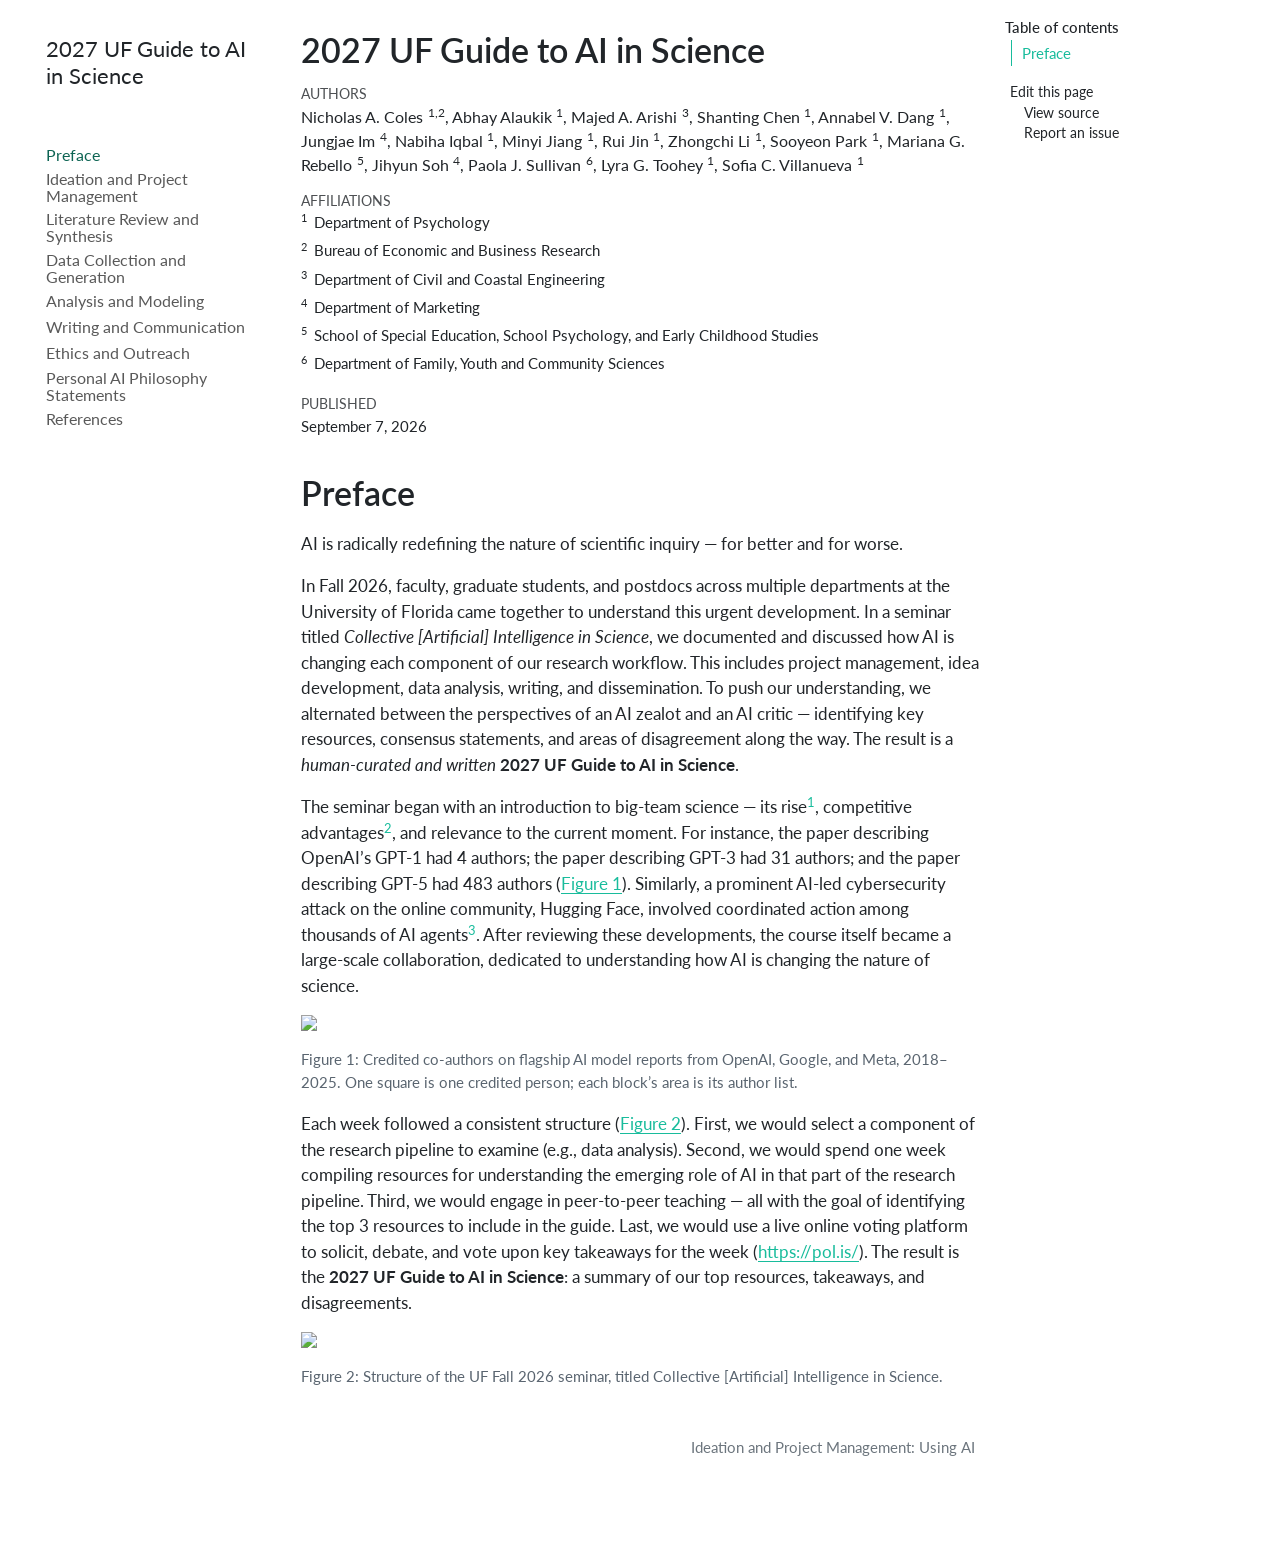
==== commit 287dec6e: "Built site for gh-pages" ====
--- a/index.html
+++ b/index.html
@@ -80,7 +80,7 @@
 <link href="site_libs/quarto-html/quarto-syntax-highlighting-845c23b38eaddc0f92fda52bfe77a8c8.css" rel="stylesheet" id="quarto-text-highlighting-styles">
 <script src="site_libs/bootstrap/bootstrap.min.js"></script>
 <link href="site_libs/bootstrap/bootstrap-icons.css" rel="stylesheet">
-<link href="site_libs/bootstrap/bootstrap-5b287338ae18b3fec14dd94babd9752f.min.css" rel="stylesheet" append-hash="true" id="quarto-bootstrap" data-mode="light">
+<link href="site_libs/bootstrap/bootstrap-c8b12825634da9c34623da367cda7d38.min.css" rel="stylesheet" append-hash="true" id="quarto-bootstrap" data-mode="light">
 <script id="quarto-search-options" type="application/json">{
   "location": "sidebar",
   "copy-button": false,
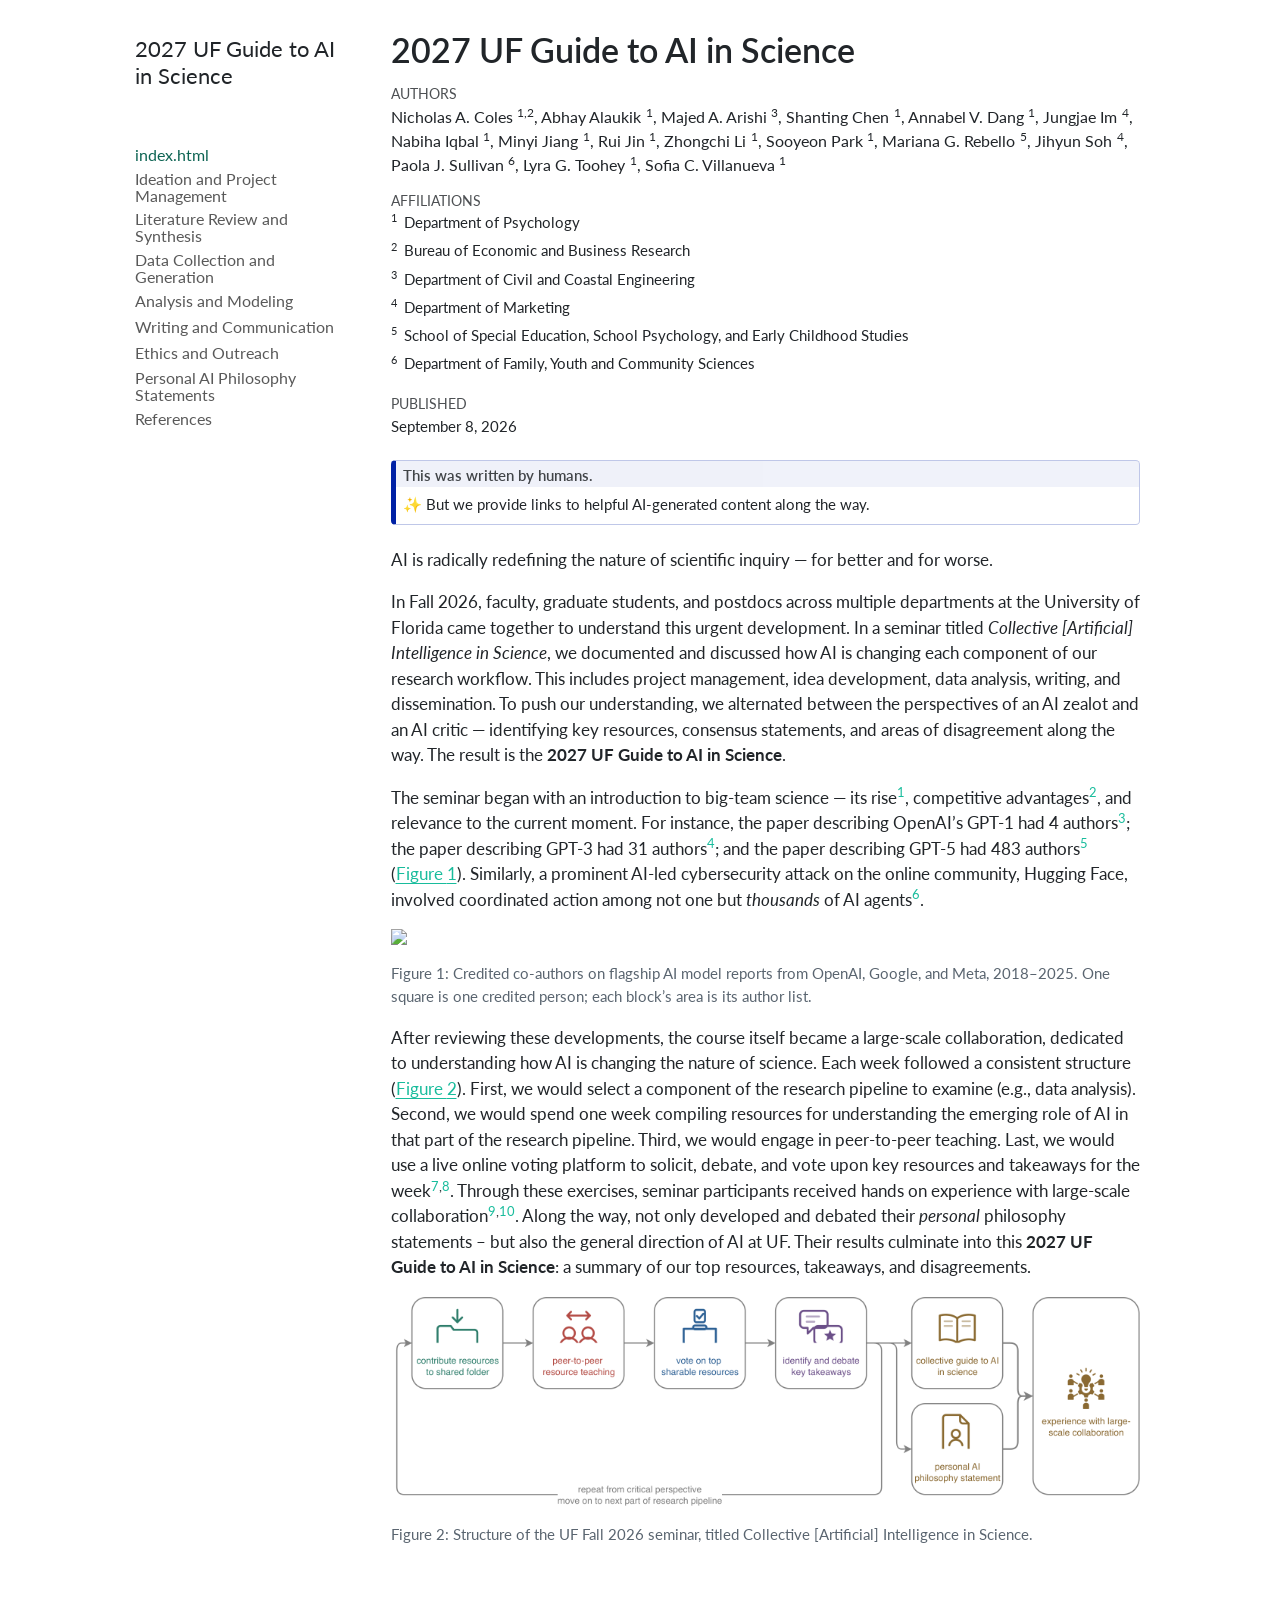
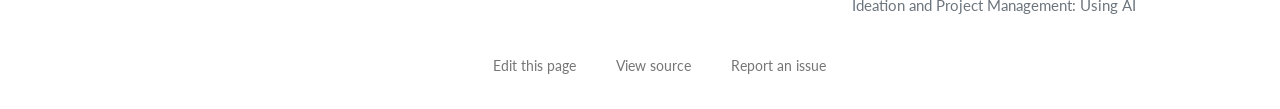
==== commit d4d6782c: "Built site for gh-pages" ====
--- a/index.html
+++ b/index.html
@@ -22,7 +22,7 @@
 <meta name="author" content="Paola J. Sullivan">
 <meta name="author" content="Lyra G. Toohey">
 <meta name="author" content="Sofia C. Villanueva">
-<meta name="dcterms.date" content="2026-09-07">
+<meta name="dcterms.date" content="2026-09-08">
 
 <title>2027 UF Guide to AI in Science</title>
 <style>
@@ -112,7 +112,7 @@
 
 </head>
 
-<body class="nav-sidebar floating quarto-light">
+<body class="nav-sidebar floating fullcontent quarto-light">
 
 <div id="quarto-search-results"></div>
   <header id="quarto-header" class="headroom fixed-top">
@@ -121,7 +121,7 @@
       <button type="button" class="quarto-btn-toggle btn" data-bs-toggle="collapse" role="button" data-bs-target=".quarto-sidebar-collapse-item" aria-controls="quarto-sidebar" aria-expanded="false" aria-label="Toggle sidebar navigation" onclick="if (window.quartoToggleHeadroom) { window.quartoToggleHeadroom(); }">
         <i class="bi bi-layout-text-sidebar-reverse"></i>
       </button>
-        <nav class="quarto-page-breadcrumbs" aria-label="breadcrumb"><ol class="breadcrumb"><li class="breadcrumb-item"><a href="./index.html">Preface</a></li></ol></nav>
+        <nav class="quarto-page-breadcrumbs" aria-label="breadcrumb"><ol class="breadcrumb"><li class="breadcrumb-item"><a href="./index.html"><span class="chapter-title">index.html</span></a></li></ol></nav>
         <a class="flex-grow-1" role="navigation" data-bs-toggle="collapse" data-bs-target=".quarto-sidebar-collapse-item" aria-controls="quarto-sidebar" aria-expanded="false" aria-label="Toggle sidebar navigation" onclick="if (window.quartoToggleHeadroom) { window.quartoToggleHeadroom(); }">      
         </a>
       <button type="button" class="btn quarto-search-button" aria-label="Search" onclick="window.quartoOpenSearch();">
@@ -175,8 +175,7 @@
     <ul class="list-unstyled mt-1">
         <li class="sidebar-item">
   <div class="sidebar-item-container"> 
-  <a href="./index.html" class="sidebar-item-text sidebar-link active">
- <span class="menu-text">Preface</span></a>
+  <a href="./index.html" class="sidebar-item-text sidebar-link active"><span class="chapter-title">index.html</span></a>
   </div>
 </li>
         <li class="sidebar-item sidebar-item-section">
@@ -321,15 +320,7 @@
 </nav>
 <div id="quarto-sidebar-glass" class="quarto-sidebar-collapse-item" data-bs-toggle="collapse" data-bs-target=".quarto-sidebar-collapse-item"></div>
 <!-- margin-sidebar -->
-    <div id="quarto-margin-sidebar" class="sidebar margin-sidebar">
-        <nav id="TOC" role="doc-toc" class="toc-active">
-    <h2 id="toc-title">Table of contents</h2>
-   
-  <ul>
-  <li><a href="#preface" id="toc-preface" class="nav-link active" data-scroll-target="#preface">Preface</a></li>
-  </ul>
-<div class="toc-actions"><ul><li><a href="https://github.com/Social-Science-Collaboratory/AI_in_science_2027/edit/main/index.qmd" class="toc-action"><i class="bi bi-github"></i>Edit this page</a></li><li><a href="https://github.com/Social-Science-Collaboratory/AI_in_science_2027/blob/main/index.qmd" class="toc-action"><i class="bi empty"></i>View source</a></li><li><a href="https://github.com/Social-Science-Collaboratory/AI_in_science_2027/issues/new" class="toc-action"><i class="bi empty"></i>Report an issue</a></li></ul></div></nav>
-    </div>
+    
 <!-- main -->
 <main class="content" id="quarto-document-content">
 
@@ -365,7 +356,7 @@
     <div>
     <div class="quarto-title-meta-heading">Published</div>
     <div class="quarto-title-meta-contents">
-      <p class="date">September 7, 2026</p>
+      <p class="date">September 8, 2026</p>
     </div>
   </div>
   
@@ -377,11 +368,22 @@
 </header>
 
 
-<section id="preface" class="level1 unnumbered">
-<h1 class="unnumbered">Preface</h1>
+<div class="callout callout-style-default callout-note no-icon callout-titled" title="This was written by humans.">
+<div class="callout-header d-flex align-content-center">
+<div class="callout-icon-container">
+<i class="callout-icon no-icon"></i>
+</div>
+<div class="callout-title-container flex-fill">
+<span class="screen-reader-only">Note</span>This was written by humans.
+</div>
+</div>
+<div class="callout-body-container callout-body">
+<p>✨ But we provide links to helpful AI-generated content along the way.</p>
+</div>
+</div>
 <p>AI is radically redefining the nature of scientific inquiry — for better and for worse.</p>
-<p>In Fall 2026, faculty, graduate students, and postdocs across multiple departments at the University of Florida came together to understand this urgent development. In a seminar titled <em>Collective [Artificial] Intelligence in Science</em>, we documented and discussed how AI is changing each component of our research workflow. This includes project management, idea development, data analysis, writing, and dissemination. To push our understanding, we alternated between the perspectives of an AI zealot and an AI critic — identifying key resources, consensus statements, and areas of disagreement along the way. The result is a <em>human-curated and written</em> <strong>2027 UF Guide to AI in Science</strong>.</p>
-<p>The seminar began with an introduction to big-team science — its rise<span class="citation" data-cites="Coles2022"><sup><a href="references.html#ref-Coles2022" role="doc-biblioref">1</a></sup></span>, competitive advantages<span class="citation" data-cites="Coles2026"><sup><a href="references.html#ref-Coles2026" role="doc-biblioref">2</a></sup></span>, and relevance to the current moment. For instance, the paper describing OpenAI’s GPT-1 had 4 authors; the paper describing GPT-3 had 31 authors; and the paper describing GPT-5 had 483 authors (<a href="#fig-scale-ladder" class="quarto-xref">Figure&nbsp;<span>1</span></a>). Similarly, a prominent AI-led cybersecurity attack on the online community, Hugging Face, involved coordinated action among thousands of AI agents<span class="citation" data-cites="openai2026huggingface"><sup><a href="references.html#ref-openai2026huggingface" role="doc-biblioref">3</a></sup></span>. After reviewing these developments, the course itself became a large-scale collaboration, dedicated to understanding how AI is changing the nature of science.</p>
+<p>In Fall 2026, faculty, graduate students, and postdocs across multiple departments at the University of Florida came together to understand this urgent development. In a seminar titled <em>Collective [Artificial] Intelligence in Science</em>, we documented and discussed how AI is changing each component of our research workflow. This includes project management, idea development, data analysis, writing, and dissemination. To push our understanding, we alternated between the perspectives of an AI zealot and an AI critic — identifying key resources, consensus statements, and areas of disagreement along the way. The result is the <strong>2027 UF Guide to AI in Science</strong>.</p>
+<p>The seminar began with an introduction to big-team science — its rise<span class="citation" data-cites="Coles2022"><sup><a href="references.html#ref-Coles2022" role="doc-biblioref">1</a></sup></span>, competitive advantages<span class="citation" data-cites="Coles2026"><sup><a href="references.html#ref-Coles2026" role="doc-biblioref">2</a></sup></span>, and relevance to the current moment. For instance, the paper describing OpenAI’s GPT-1 had 4 authors<span class="citation" data-cites="radford2018improving"><sup><a href="references.html#ref-radford2018improving" role="doc-biblioref">3</a></sup></span>; the paper describing GPT-3 had 31 authors<span class="citation" data-cites="brown2020language"><sup><a href="references.html#ref-brown2020language" role="doc-biblioref">4</a></sup></span>; and the paper describing GPT-5 had 483 authors<span class="citation" data-cites="openai2025gpt5"><sup><a href="references.html#ref-openai2025gpt5" role="doc-biblioref">5</a></sup></span> (<a href="#fig-scale-ladder" class="quarto-xref">Figure&nbsp;<span>1</span></a>). Similarly, a prominent AI-led cybersecurity attack on the online community, Hugging Face, involved coordinated action among not one but <em>thousands</em> of AI agents<span class="citation" data-cites="openai2026huggingface"><sup><a href="references.html#ref-openai2026huggingface" role="doc-biblioref">6</a></sup></span>.</p>
 <div class="cell" data-layout-align="left">
 <div class="cell-output-display">
 <div id="fig-scale-ladder" class="quarto-float quarto-figure quarto-figure-left anchored" data-fig-align="left">
@@ -396,11 +398,11 @@
 </div>
 </div>
 </div>
-<p>Each week followed a consistent structure (<a href="#fig-seminar-structure" class="quarto-xref">Figure&nbsp;<span>2</span></a>). First, we would select a component of the research pipeline to examine (e.g., data analysis). Second, we would spend one week compiling resources for understanding the emerging role of AI in that part of the research pipeline. Third, we would engage in peer-to-peer teaching — all with the goal of identifying the top 3 resources to include in the guide. Last, we would use a live online voting platform to solicit, debate, and vote upon key takeaways for the week (<a href="https://pol.is/signin">https://pol.is/</a>). The result is the <strong>2027 UF Guide to AI in Science</strong>: a summary of our top resources, takeaways, and disagreements.</p>
+<p>After reviewing these developments, the course itself became a large-scale collaboration, dedicated to understanding how AI is changing the nature of science. Each week followed a consistent structure (<a href="#fig-seminar-structure" class="quarto-xref">Figure&nbsp;<span>2</span></a>). First, we would select a component of the research pipeline to examine (e.g., data analysis). Second, we would spend one week compiling resources for understanding the emerging role of AI in that part of the research pipeline. Third, we would engage in peer-to-peer teaching. Last, we would use a live online voting platform to solicit, debate, and vote upon key resources and takeaways for the week<span class="citation" data-cites="Coles2024 dalkey1963delphi"><sup><a href="references.html#ref-Coles2024" role="doc-biblioref">7</a>,<a href="references.html#ref-dalkey1963delphi" role="doc-biblioref">8</a></sup></span>. Through these exercises, seminar participants received hands on experience with large-scale collaboration<span class="citation" data-cites="Baumgartner2023 nrc2015team"><sup><a href="references.html#ref-Baumgartner2023" role="doc-biblioref">9</a>,<a href="references.html#ref-nrc2015team" role="doc-biblioref">10</a></sup></span>. Along the way, not only developed and debated their <em>personal</em> philosophy statements – but also the general direction of AI at UF. Their results culminate into this <strong>2027 UF Guide to AI in Science</strong>: a summary of our top resources, takeaways, and disagreements.</p>
 <div id="fig-seminar-structure" class="quarto-float quarto-figure quarto-figure-left anchored" data-fig-align="left">
 <figure class="quarto-float quarto-float-fig figure">
 <div aria-describedby="fig-seminar-structure-caption-0ceaefa1-69ba-4598-a22c-09a6ac19f8ca">
-<img src="ClassStructure.png" class="img-fluid quarto-figure quarto-figure-left figure-img" style="width:85.0%">
+<img src="ClassStructure.png" class="img-fluid quarto-figure quarto-figure-left figure-img" style="width:100.0%">
 </div>
 <figcaption class="quarto-float-caption-bottom quarto-float-caption quarto-float-fig" id="fig-seminar-structure-caption-0ceaefa1-69ba-4598-a22c-09a6ac19f8ca">
 Figure&nbsp;2: Structure of the UF Fall 2026 seminar, titled Collective [Artificial] Intelligence in Science.
@@ -416,11 +418,31 @@
 <div id="ref-Coles2026" class="csl-entry" role="listitem">
 <div class="csl-left-margin">2. </div><div class="csl-right-inline">Coles, N. A., Goes Braga Takayanagi, J. F., Grant, G. L. &amp; Basnight-Brown, D. M. <a href="https://doi.org/10.1177/09567976261433459">The rise, impact, and imbalances of big-team psychology</a>. <em>Psychological Science</em> <strong>37</strong>, 287–297 (2026).</div>
 </div>
+<div id="ref-radford2018improving" class="csl-entry" role="listitem">
+<div class="csl-left-margin">3. </div><div class="csl-right-inline">Radford, A., Narasimhan, K., Salimans, T. &amp; Sutskever, I. <em>Improving Language Understanding by Generative Pre-Training</em>. <a href="https://cdn.openai.com/research-covers/language-unsupervised/language_understanding_paper.pdf">https://cdn.openai.com/research-covers/language-unsupervised/language_understanding_paper.pdf</a> (2018).</div>
+</div>
+<div id="ref-brown2020language" class="csl-entry" role="listitem">
+<div class="csl-left-margin">4. </div><div class="csl-right-inline"><span class="nocase">Brown, T. B., Mann, B., Ryder, N., Subbiah, M., <em>et al.</em></span> Language models are few-shot learners. <em>arXiv preprint</em> <a href="https://doi.org/10.48550/arXiv.2005.14165">https://doi.org/10.48550/arXiv.2005.14165</a> (2020) doi:<a href="https://doi.org/10.48550/arXiv.2005.14165">10.48550/arXiv.2005.14165</a>.</div>
+</div>
+<div id="ref-openai2025gpt5" class="csl-entry" role="listitem">
+<div class="csl-left-margin">5. </div><div class="csl-right-inline">OpenAI. <span>OpenAI GPT-5</span> system card. <em>arXiv preprint</em> <a href="https://doi.org/10.48550/arXiv.2601.03267">https://doi.org/10.48550/arXiv.2601.03267</a> (2025) doi:<a href="https://doi.org/10.48550/arXiv.2601.03267">10.48550/arXiv.2601.03267</a>.</div>
+</div>
 <div id="ref-openai2026huggingface" class="csl-entry" role="listitem">
-<div class="csl-left-margin">3. </div><div class="csl-right-inline">OpenAI. The hugging face incident and the road ahead. <a href="https://openai.com/index/hugging-face-incident-and-the-road-ahead/">https://openai.com/index/hugging-face-incident-and-the-road-ahead/</a> (2026).</div>
-</div>
-</div>
-</section>
+<div class="csl-left-margin">6. </div><div class="csl-right-inline">OpenAI. The hugging face incident and the road ahead. <a href="https://openai.com/index/hugging-face-incident-and-the-road-ahead/">https://openai.com/index/hugging-face-incident-and-the-road-ahead/</a> (2026).</div>
+</div>
+<div id="ref-Coles2024" class="csl-entry" role="listitem">
+<div class="csl-left-margin">7. </div><div class="csl-right-inline">Coles, N. A. <em>et al.</em> <a href="https://doi.org/10.1126/science.ado7070">Team scientists should normalize disagreement</a>. <em>Science</em> <strong>384</strong>, 1076–1077 (2024).</div>
+</div>
+<div id="ref-dalkey1963delphi" class="csl-entry" role="listitem">
+<div class="csl-left-margin">8. </div><div class="csl-right-inline">Dalkey, N. &amp; Helmer, O. <a href="https://doi.org/10.1287/mnsc.9.3.458">An experimental application of the <span>Delphi</span> method to the use of experts</a>. <em>Management Science</em> <strong>9</strong>, 458–467 (1963).</div>
+</div>
+<div id="ref-Baumgartner2023" class="csl-entry" role="listitem">
+<div class="csl-left-margin">9. </div><div class="csl-right-inline">Baumgartner, H. A. <em>et al.</em> <a href="https://doi.org/10.1098/rsos.230235">How to build up big team science: A practical guide for large-scale collaborations</a>. <em>Royal Society Open Science</em> <strong>10</strong>, 230235 (2023).</div>
+</div>
+<div id="ref-nrc2015team" class="csl-entry" role="listitem">
+<div class="csl-left-margin">10. </div><div class="csl-right-inline">National Research Council. <em>Enhancing the Effectiveness of Team Science</em>. (National Academies Press, Washington, DC, 2015). doi:<a href="https://doi.org/10.17226/19007">10.17226/19007</a>.</div>
+</div>
+</div>
 
 </main> <!-- /main -->
 <script>
@@ -927,4 +949,4 @@
 
 
 
-<footer class="footer"><div class="nav-footer"><div class="nav-footer-center"><div class="toc-actions d-sm-block d-md-none"><ul><li><a href="https://github.com/Social-Science-Collaboratory/AI_in_science_2027/edit/main/index.qmd" class="toc-action"><i class="bi bi-github"></i>Edit this page</a></li><li><a href="https://github.com/Social-Science-Collaboratory/AI_in_science_2027/blob/main/index.qmd" class="toc-action"><i class="bi empty"></i>View source</a></li><li><a href="https://github.com/Social-Science-Collaboratory/AI_in_science_2027/issues/new" class="toc-action"><i class="bi empty"></i>Report an issue</a></li></ul></div></div></div></footer></body></html>+<footer class="footer"><div class="nav-footer"><div class="nav-footer-center"><div class="toc-actions"><ul><li><a href="https://github.com/Social-Science-Collaboratory/AI_in_science_2027/edit/main/index.qmd" class="toc-action"><i class="bi bi-github"></i>Edit this page</a></li><li><a href="https://github.com/Social-Science-Collaboratory/AI_in_science_2027/blob/main/index.qmd" class="toc-action"><i class="bi empty"></i>View source</a></li><li><a href="https://github.com/Social-Science-Collaboratory/AI_in_science_2027/issues/new" class="toc-action"><i class="bi empty"></i>Report an issue</a></li></ul></div></div></div></footer></body></html>
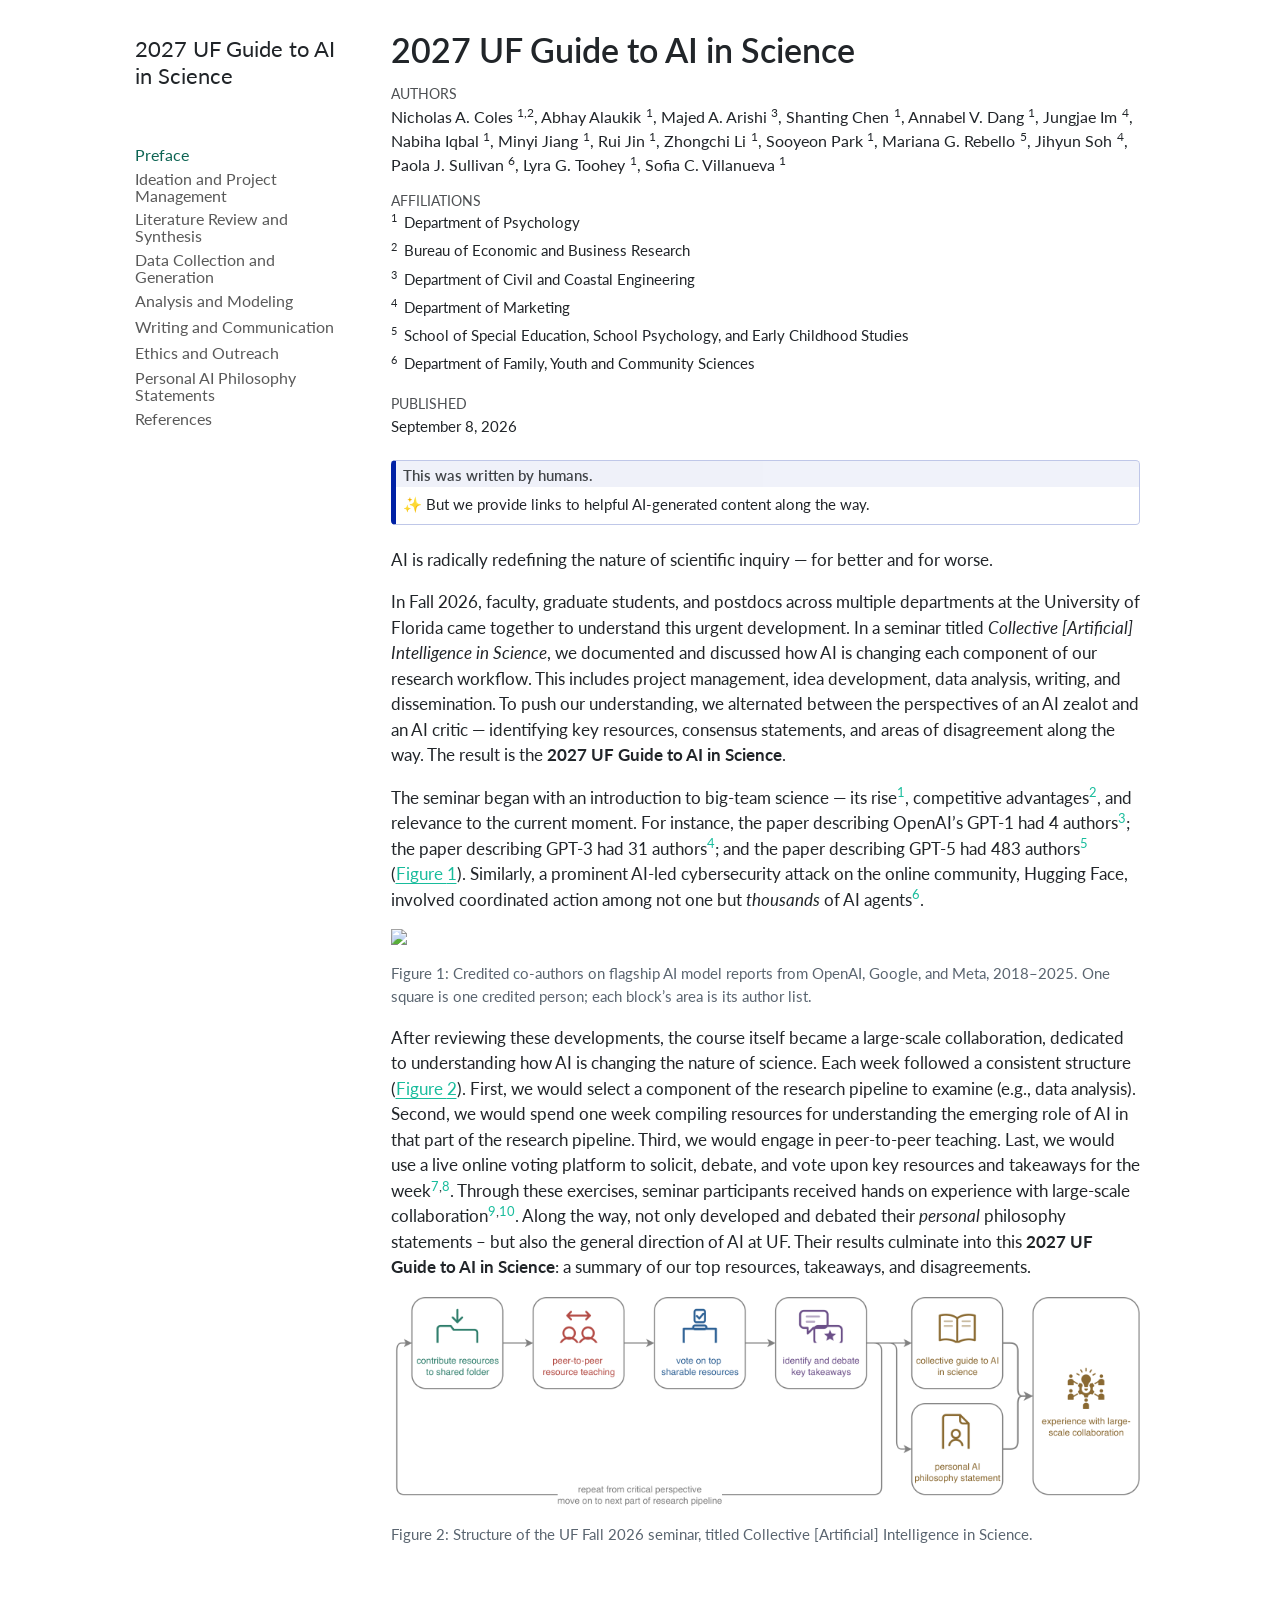
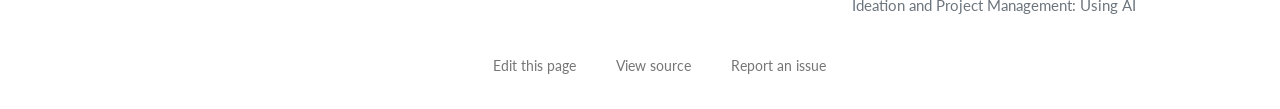
==== commit d40fc23d: "Built site for gh-pages" ====
--- a/index.html
+++ b/index.html
@@ -121,7 +121,7 @@
       <button type="button" class="quarto-btn-toggle btn" data-bs-toggle="collapse" role="button" data-bs-target=".quarto-sidebar-collapse-item" aria-controls="quarto-sidebar" aria-expanded="false" aria-label="Toggle sidebar navigation" onclick="if (window.quartoToggleHeadroom) { window.quartoToggleHeadroom(); }">
         <i class="bi bi-layout-text-sidebar-reverse"></i>
       </button>
-        <nav class="quarto-page-breadcrumbs" aria-label="breadcrumb"><ol class="breadcrumb"><li class="breadcrumb-item"><a href="./index.html"><span class="chapter-title">index.html</span></a></li></ol></nav>
+        <nav class="quarto-page-breadcrumbs" aria-label="breadcrumb"><ol class="breadcrumb"><li class="breadcrumb-item"><a href="./index.html"><span class="chapter-title">Preface</span></a></li></ol></nav>
         <a class="flex-grow-1" role="navigation" data-bs-toggle="collapse" data-bs-target=".quarto-sidebar-collapse-item" aria-controls="quarto-sidebar" aria-expanded="false" aria-label="Toggle sidebar navigation" onclick="if (window.quartoToggleHeadroom) { window.quartoToggleHeadroom(); }">      
         </a>
       <button type="button" class="btn quarto-search-button" aria-label="Search" onclick="window.quartoOpenSearch();">
@@ -175,7 +175,7 @@
     <ul class="list-unstyled mt-1">
         <li class="sidebar-item">
   <div class="sidebar-item-container"> 
-  <a href="./index.html" class="sidebar-item-text sidebar-link active"><span class="chapter-title">index.html</span></a>
+  <a href="./index.html" class="sidebar-item-text sidebar-link active"><span class="chapter-title">Preface</span></a>
   </div>
 </li>
         <li class="sidebar-item sidebar-item-section">
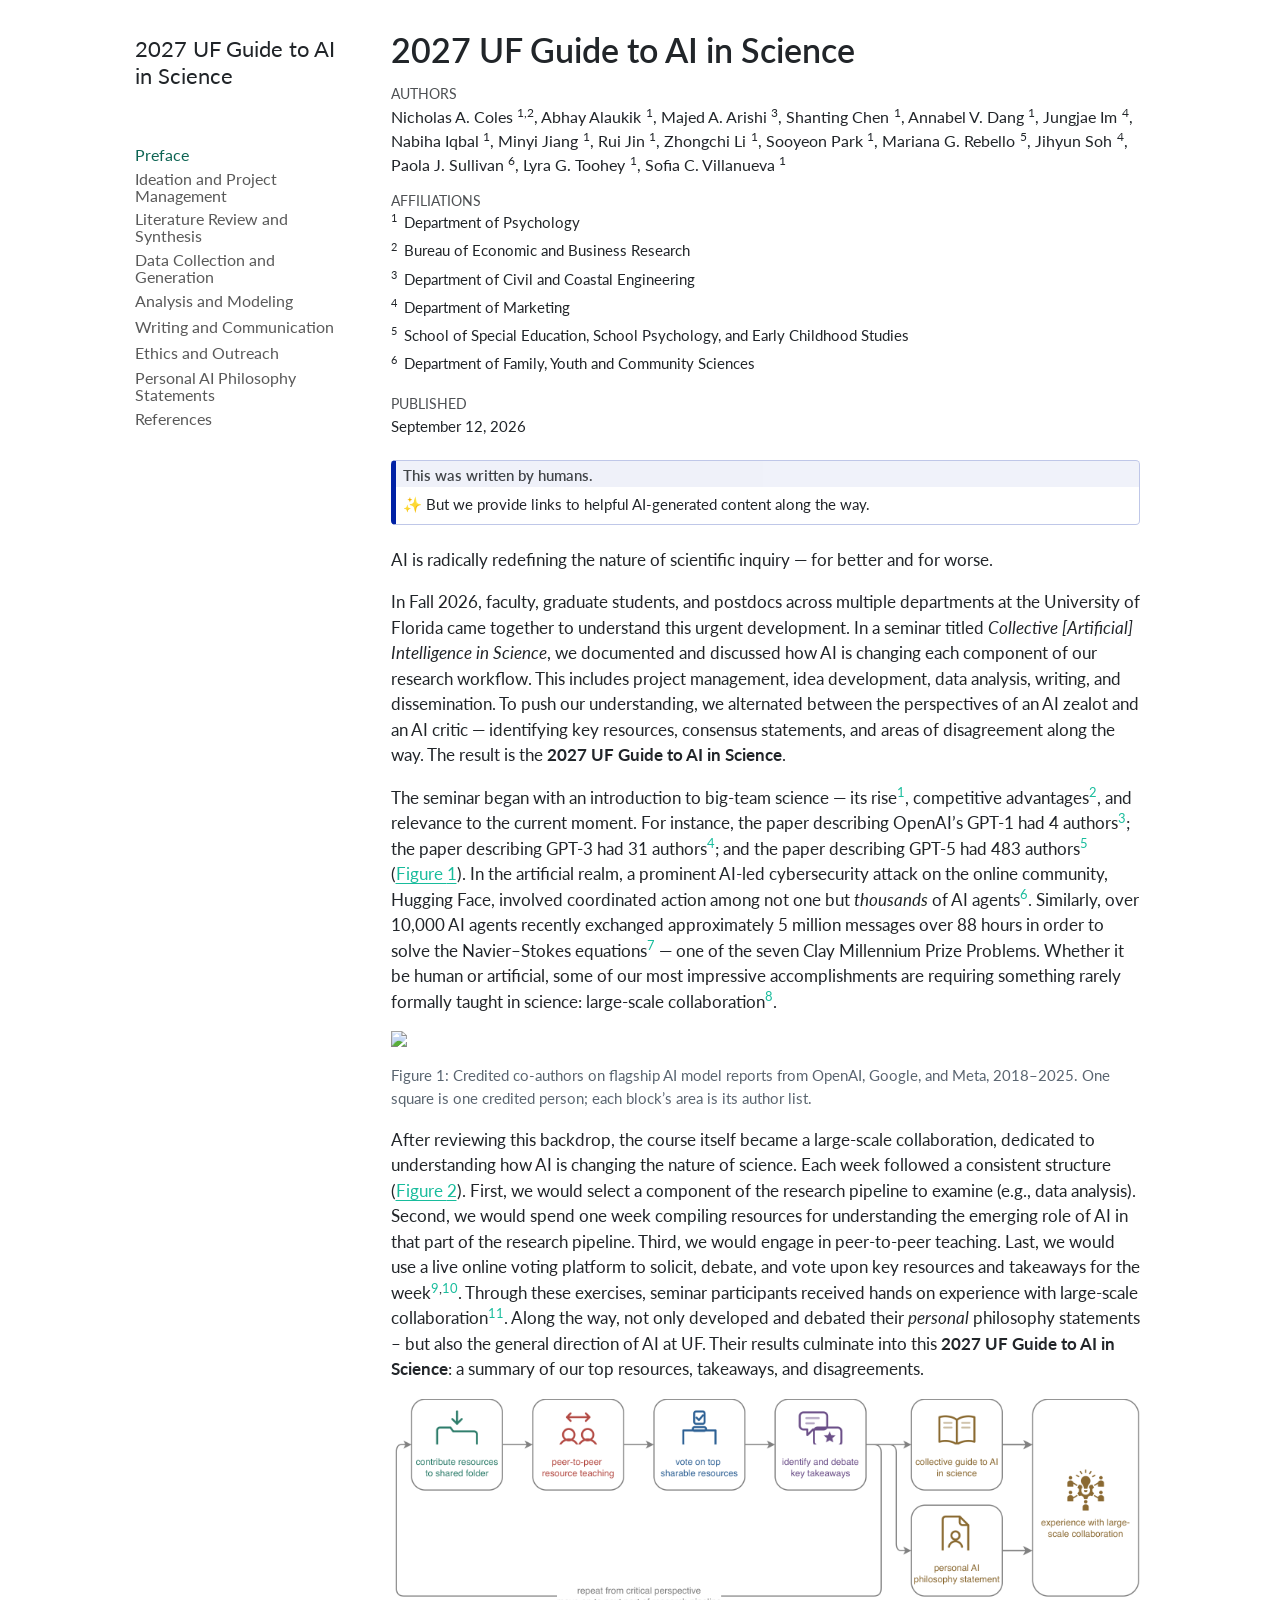
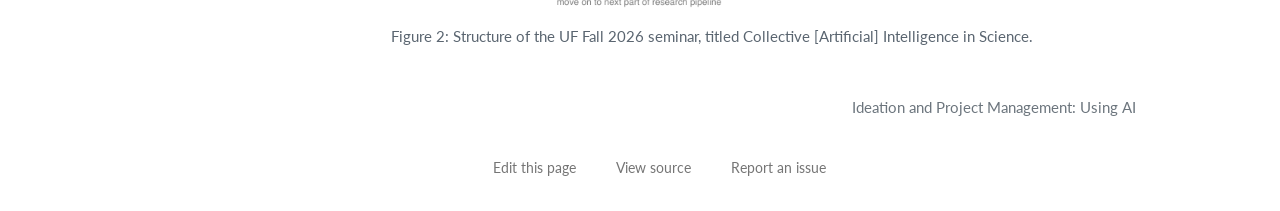
==== commit c69cbc78: "Built site for gh-pages" ====
--- a/index.html
+++ b/index.html
@@ -22,7 +22,7 @@
 <meta name="author" content="Paola J. Sullivan">
 <meta name="author" content="Lyra G. Toohey">
 <meta name="author" content="Sofia C. Villanueva">
-<meta name="dcterms.date" content="2026-09-08">
+<meta name="dcterms.date" content="2026-09-12">
 
 <title>2027 UF Guide to AI in Science</title>
 <style>
@@ -356,7 +356,7 @@
     <div>
     <div class="quarto-title-meta-heading">Published</div>
     <div class="quarto-title-meta-contents">
-      <p class="date">September 8, 2026</p>
+      <p class="date">September 12, 2026</p>
     </div>
   </div>
   
@@ -383,7 +383,7 @@
 </div>
 <p>AI is radically redefining the nature of scientific inquiry — for better and for worse.</p>
 <p>In Fall 2026, faculty, graduate students, and postdocs across multiple departments at the University of Florida came together to understand this urgent development. In a seminar titled <em>Collective [Artificial] Intelligence in Science</em>, we documented and discussed how AI is changing each component of our research workflow. This includes project management, idea development, data analysis, writing, and dissemination. To push our understanding, we alternated between the perspectives of an AI zealot and an AI critic — identifying key resources, consensus statements, and areas of disagreement along the way. The result is the <strong>2027 UF Guide to AI in Science</strong>.</p>
-<p>The seminar began with an introduction to big-team science — its rise<span class="citation" data-cites="Coles2022"><sup><a href="references.html#ref-Coles2022" role="doc-biblioref">1</a></sup></span>, competitive advantages<span class="citation" data-cites="Coles2026"><sup><a href="references.html#ref-Coles2026" role="doc-biblioref">2</a></sup></span>, and relevance to the current moment. For instance, the paper describing OpenAI’s GPT-1 had 4 authors<span class="citation" data-cites="radford2018improving"><sup><a href="references.html#ref-radford2018improving" role="doc-biblioref">3</a></sup></span>; the paper describing GPT-3 had 31 authors<span class="citation" data-cites="brown2020language"><sup><a href="references.html#ref-brown2020language" role="doc-biblioref">4</a></sup></span>; and the paper describing GPT-5 had 483 authors<span class="citation" data-cites="openai2025gpt5"><sup><a href="references.html#ref-openai2025gpt5" role="doc-biblioref">5</a></sup></span> (<a href="#fig-scale-ladder" class="quarto-xref">Figure&nbsp;<span>1</span></a>). Similarly, a prominent AI-led cybersecurity attack on the online community, Hugging Face, involved coordinated action among not one but <em>thousands</em> of AI agents<span class="citation" data-cites="openai2026huggingface"><sup><a href="references.html#ref-openai2026huggingface" role="doc-biblioref">6</a></sup></span>.</p>
+<p>The seminar began with an introduction to big-team science — its rise<span class="citation" data-cites="Coles2022"><sup><a href="references.html#ref-Coles2022" role="doc-biblioref">1</a></sup></span>, competitive advantages<span class="citation" data-cites="Coles2026"><sup><a href="references.html#ref-Coles2026" role="doc-biblioref">2</a></sup></span>, and relevance to the current moment. For instance, the paper describing OpenAI’s GPT-1 had 4 authors<span class="citation" data-cites="radford2018improving"><sup><a href="references.html#ref-radford2018improving" role="doc-biblioref">3</a></sup></span>; the paper describing GPT-3 had 31 authors<span class="citation" data-cites="brown2020language"><sup><a href="references.html#ref-brown2020language" role="doc-biblioref">4</a></sup></span>; and the paper describing GPT-5 had 483 authors<span class="citation" data-cites="openai2025gpt5"><sup><a href="references.html#ref-openai2025gpt5" role="doc-biblioref">5</a></sup></span> (<a href="#fig-scale-ladder" class="quarto-xref">Figure&nbsp;<span>1</span></a>). In the artificial realm, a prominent AI-led cybersecurity attack on the online community, Hugging Face, involved coordinated action among not one but <em>thousands</em> of AI agents<span class="citation" data-cites="openai2026huggingface"><sup><a href="references.html#ref-openai2026huggingface" role="doc-biblioref">6</a></sup></span>. Similarly, over 10,000 AI agents recently exchanged approximately 5 million messages over 88 hours in order to solve the Navier–Stokes equations<span class="citation" data-cites="openai2026navierstokes"><sup><a href="references.html#ref-openai2026navierstokes" role="doc-biblioref">7</a></sup></span> — one of the seven Clay Millennium Prize Problems. Whether it be human or artificial, some of our most impressive accomplishments are requiring something rarely formally taught in science: large-scale collaboration<span class="citation" data-cites="nrc2015team"><sup><a href="references.html#ref-nrc2015team" role="doc-biblioref">8</a></sup></span>.</p>
 <div class="cell" data-layout-align="left">
 <div class="cell-output-display">
 <div id="fig-scale-ladder" class="quarto-float quarto-figure quarto-figure-left anchored" data-fig-align="left">
@@ -398,7 +398,7 @@
 </div>
 </div>
 </div>
-<p>After reviewing these developments, the course itself became a large-scale collaboration, dedicated to understanding how AI is changing the nature of science. Each week followed a consistent structure (<a href="#fig-seminar-structure" class="quarto-xref">Figure&nbsp;<span>2</span></a>). First, we would select a component of the research pipeline to examine (e.g., data analysis). Second, we would spend one week compiling resources for understanding the emerging role of AI in that part of the research pipeline. Third, we would engage in peer-to-peer teaching. Last, we would use a live online voting platform to solicit, debate, and vote upon key resources and takeaways for the week<span class="citation" data-cites="Coles2024 dalkey1963delphi"><sup><a href="references.html#ref-Coles2024" role="doc-biblioref">7</a>,<a href="references.html#ref-dalkey1963delphi" role="doc-biblioref">8</a></sup></span>. Through these exercises, seminar participants received hands on experience with large-scale collaboration<span class="citation" data-cites="Baumgartner2023 nrc2015team"><sup><a href="references.html#ref-Baumgartner2023" role="doc-biblioref">9</a>,<a href="references.html#ref-nrc2015team" role="doc-biblioref">10</a></sup></span>. Along the way, not only developed and debated their <em>personal</em> philosophy statements – but also the general direction of AI at UF. Their results culminate into this <strong>2027 UF Guide to AI in Science</strong>: a summary of our top resources, takeaways, and disagreements.</p>
+<p>After reviewing this backdrop, the course itself became a large-scale collaboration, dedicated to understanding how AI is changing the nature of science. Each week followed a consistent structure (<a href="#fig-seminar-structure" class="quarto-xref">Figure&nbsp;<span>2</span></a>). First, we would select a component of the research pipeline to examine (e.g., data analysis). Second, we would spend one week compiling resources for understanding the emerging role of AI in that part of the research pipeline. Third, we would engage in peer-to-peer teaching. Last, we would use a live online voting platform to solicit, debate, and vote upon key resources and takeaways for the week<span class="citation" data-cites="Coles2024 dalkey1963delphi"><sup><a href="references.html#ref-Coles2024" role="doc-biblioref">9</a>,<a href="references.html#ref-dalkey1963delphi" role="doc-biblioref">10</a></sup></span>. Through these exercises, seminar participants received hands on experience with large-scale collaboration<span class="citation" data-cites="Baumgartner2023"><sup><a href="references.html#ref-Baumgartner2023" role="doc-biblioref">11</a></sup></span>. Along the way, not only developed and debated their <em>personal</em> philosophy statements – but also the general direction of AI at UF. Their results culminate into this <strong>2027 UF Guide to AI in Science</strong>: a summary of our top resources, takeaways, and disagreements.</p>
 <div id="fig-seminar-structure" class="quarto-float quarto-figure quarto-figure-left anchored" data-fig-align="left">
 <figure class="quarto-float quarto-float-fig figure">
 <div aria-describedby="fig-seminar-structure-caption-0ceaefa1-69ba-4598-a22c-09a6ac19f8ca">
@@ -430,17 +430,20 @@
 <div id="ref-openai2026huggingface" class="csl-entry" role="listitem">
 <div class="csl-left-margin">6. </div><div class="csl-right-inline">OpenAI. The hugging face incident and the road ahead. <a href="https://openai.com/index/hugging-face-incident-and-the-road-ahead/">https://openai.com/index/hugging-face-incident-and-the-road-ahead/</a> (2026).</div>
 </div>
+<div id="ref-openai2026navierstokes" class="csl-entry" role="listitem">
+<div class="csl-left-margin">7. </div><div class="csl-right-inline">OpenAI. On the <span>Navier–Stokes</span> <span>Millennium</span> <span>Prize</span> <span>Problem</span>. <a href="https://openai.com/index/navier-stokes-solution/">https://openai.com/index/navier-stokes-solution/</a> (2026).</div>
+</div>
+<div id="ref-nrc2015team" class="csl-entry" role="listitem">
+<div class="csl-left-margin">8. </div><div class="csl-right-inline">National Research Council. <em>Enhancing the Effectiveness of Team Science</em>. (National Academies Press, Washington, DC, 2015). doi:<a href="https://doi.org/10.17226/19007">10.17226/19007</a>.</div>
+</div>
 <div id="ref-Coles2024" class="csl-entry" role="listitem">
-<div class="csl-left-margin">7. </div><div class="csl-right-inline">Coles, N. A. <em>et al.</em> <a href="https://doi.org/10.1126/science.ado7070">Team scientists should normalize disagreement</a>. <em>Science</em> <strong>384</strong>, 1076–1077 (2024).</div>
+<div class="csl-left-margin">9. </div><div class="csl-right-inline">Coles, N. A. <em>et al.</em> <a href="https://doi.org/10.1126/science.ado7070">Team scientists should normalize disagreement</a>. <em>Science</em> <strong>384</strong>, 1076–1077 (2024).</div>
 </div>
 <div id="ref-dalkey1963delphi" class="csl-entry" role="listitem">
-<div class="csl-left-margin">8. </div><div class="csl-right-inline">Dalkey, N. &amp; Helmer, O. <a href="https://doi.org/10.1287/mnsc.9.3.458">An experimental application of the <span>Delphi</span> method to the use of experts</a>. <em>Management Science</em> <strong>9</strong>, 458–467 (1963).</div>
+<div class="csl-left-margin">10. </div><div class="csl-right-inline">Dalkey, N. &amp; Helmer, O. <a href="https://doi.org/10.1287/mnsc.9.3.458">An experimental application of the <span>Delphi</span> method to the use of experts</a>. <em>Management Science</em> <strong>9</strong>, 458–467 (1963).</div>
 </div>
 <div id="ref-Baumgartner2023" class="csl-entry" role="listitem">
-<div class="csl-left-margin">9. </div><div class="csl-right-inline">Baumgartner, H. A. <em>et al.</em> <a href="https://doi.org/10.1098/rsos.230235">How to build up big team science: A practical guide for large-scale collaborations</a>. <em>Royal Society Open Science</em> <strong>10</strong>, 230235 (2023).</div>
-</div>
-<div id="ref-nrc2015team" class="csl-entry" role="listitem">
-<div class="csl-left-margin">10. </div><div class="csl-right-inline">National Research Council. <em>Enhancing the Effectiveness of Team Science</em>. (National Academies Press, Washington, DC, 2015). doi:<a href="https://doi.org/10.17226/19007">10.17226/19007</a>.</div>
+<div class="csl-left-margin">11. </div><div class="csl-right-inline">Baumgartner, H. A. <em>et al.</em> <a href="https://doi.org/10.1098/rsos.230235">How to build up big team science: A practical guide for large-scale collaborations</a>. <em>Royal Society Open Science</em> <strong>10</strong>, 230235 (2023).</div>
 </div>
 </div>
 
